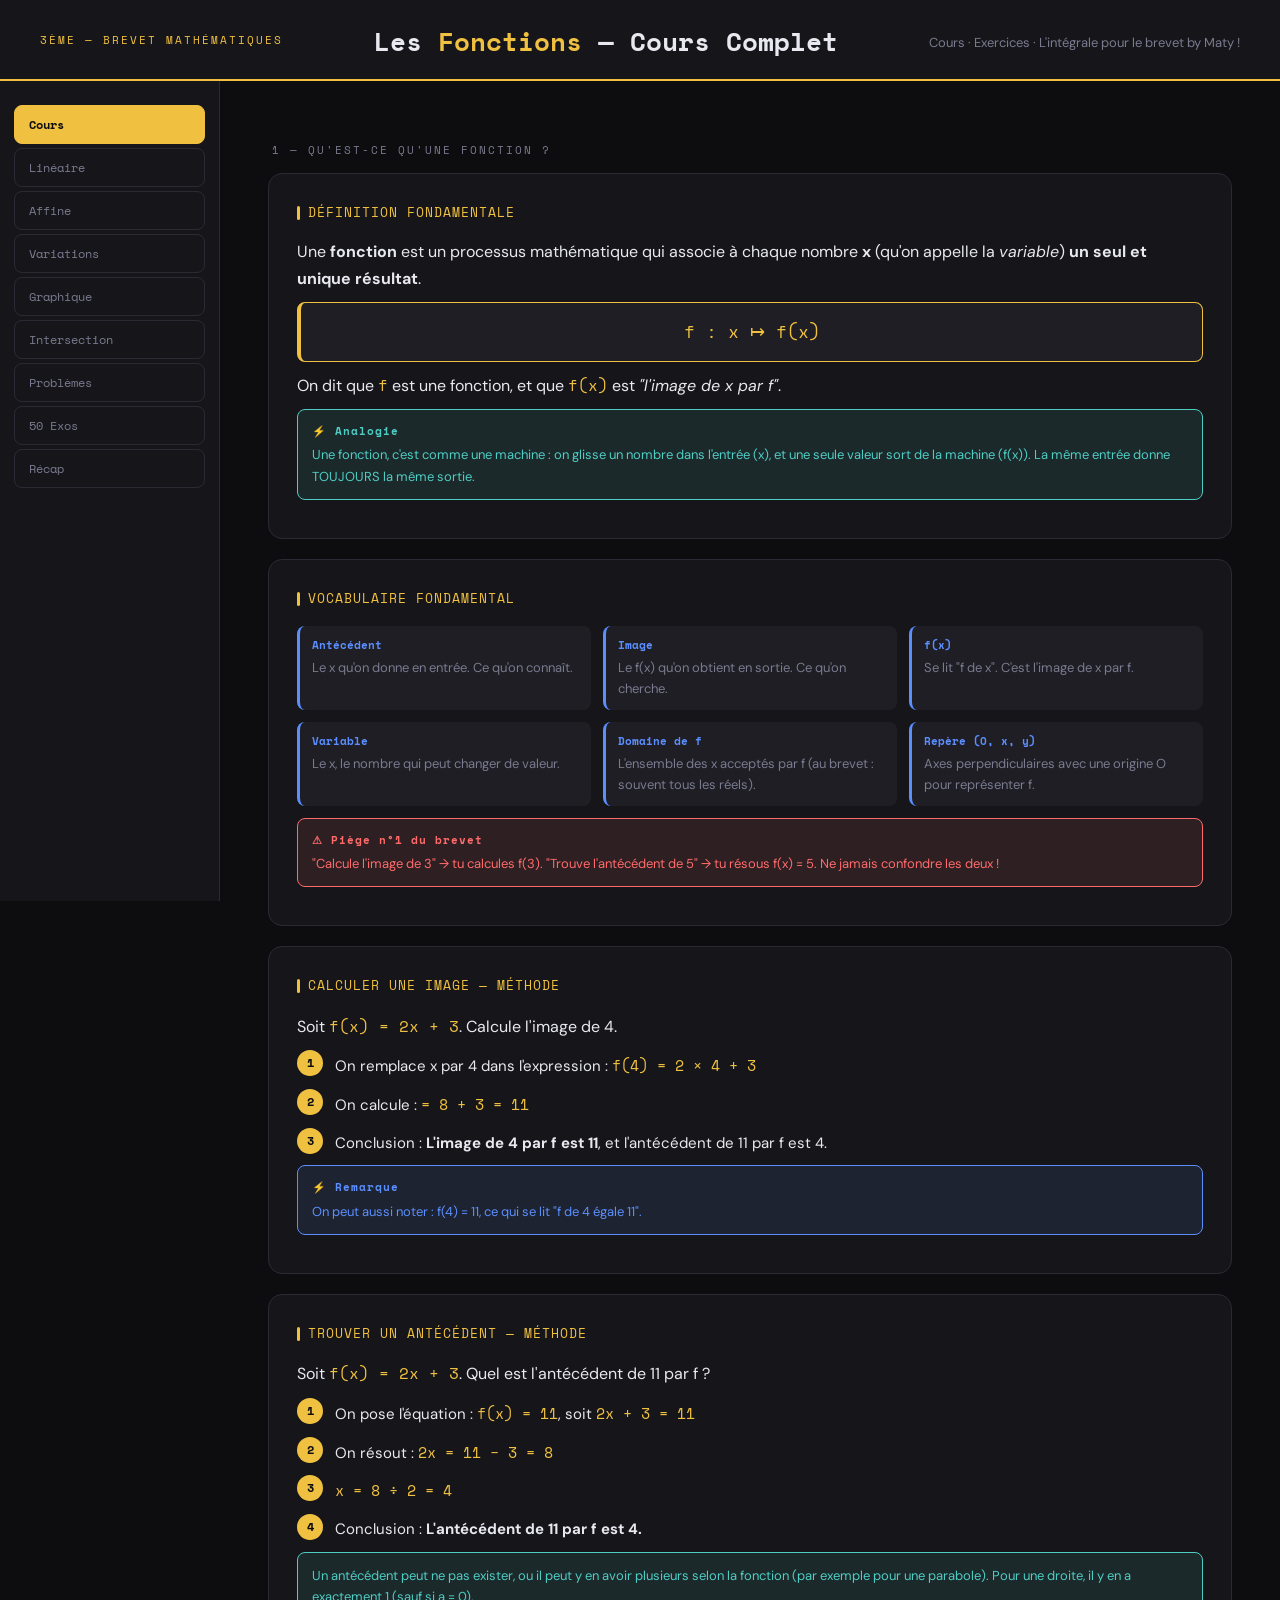
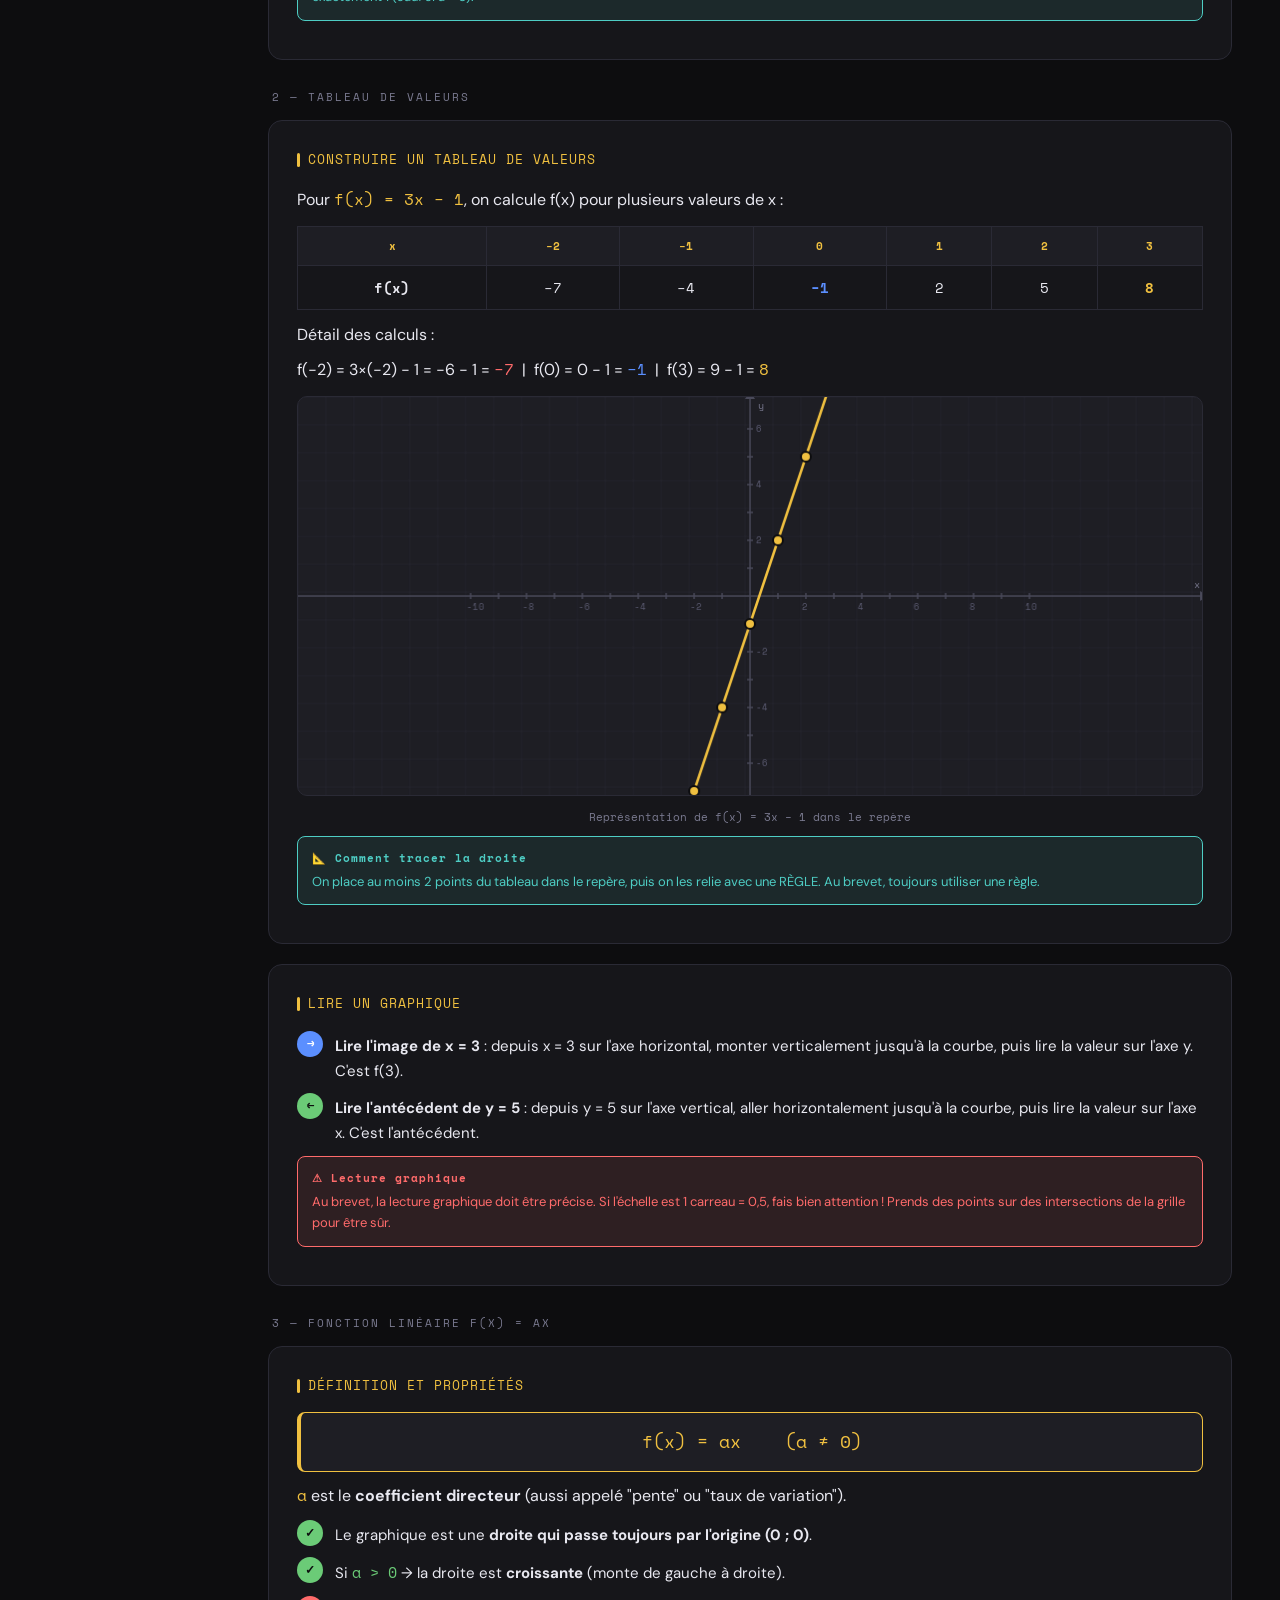
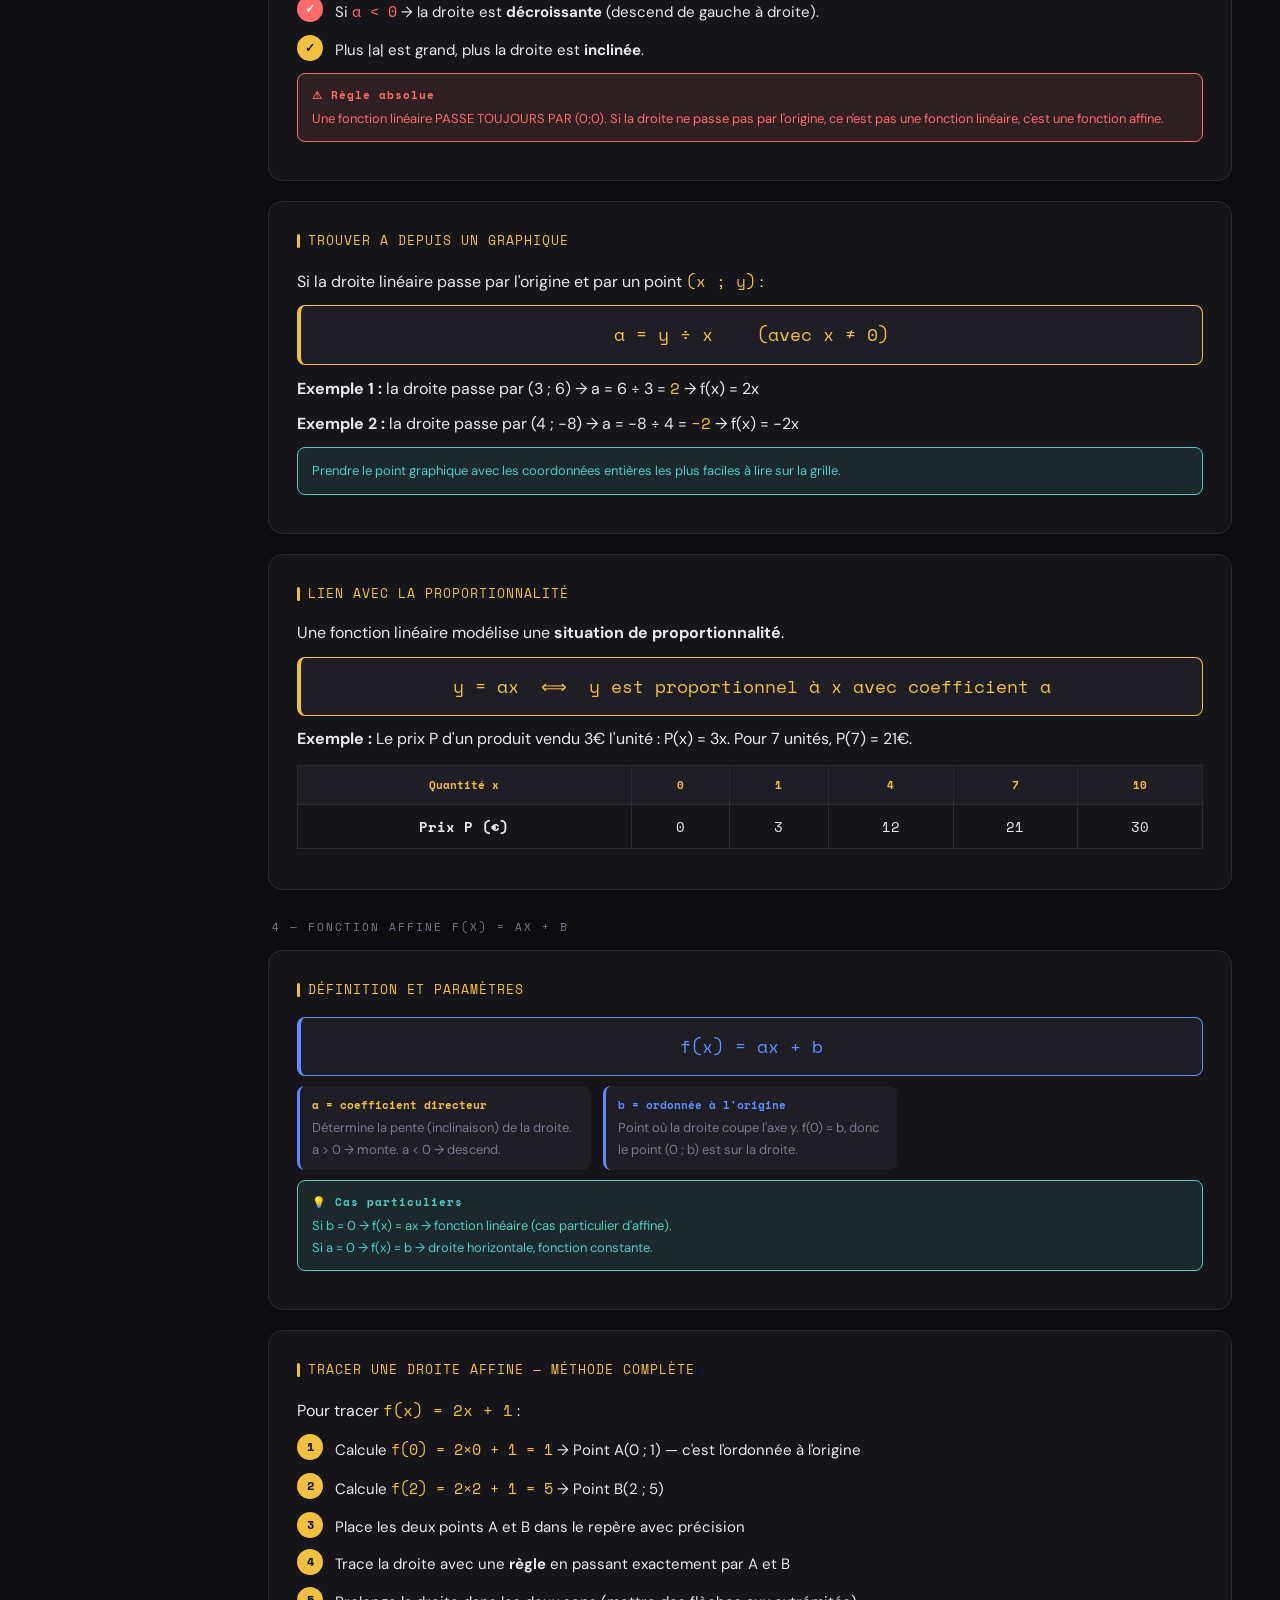
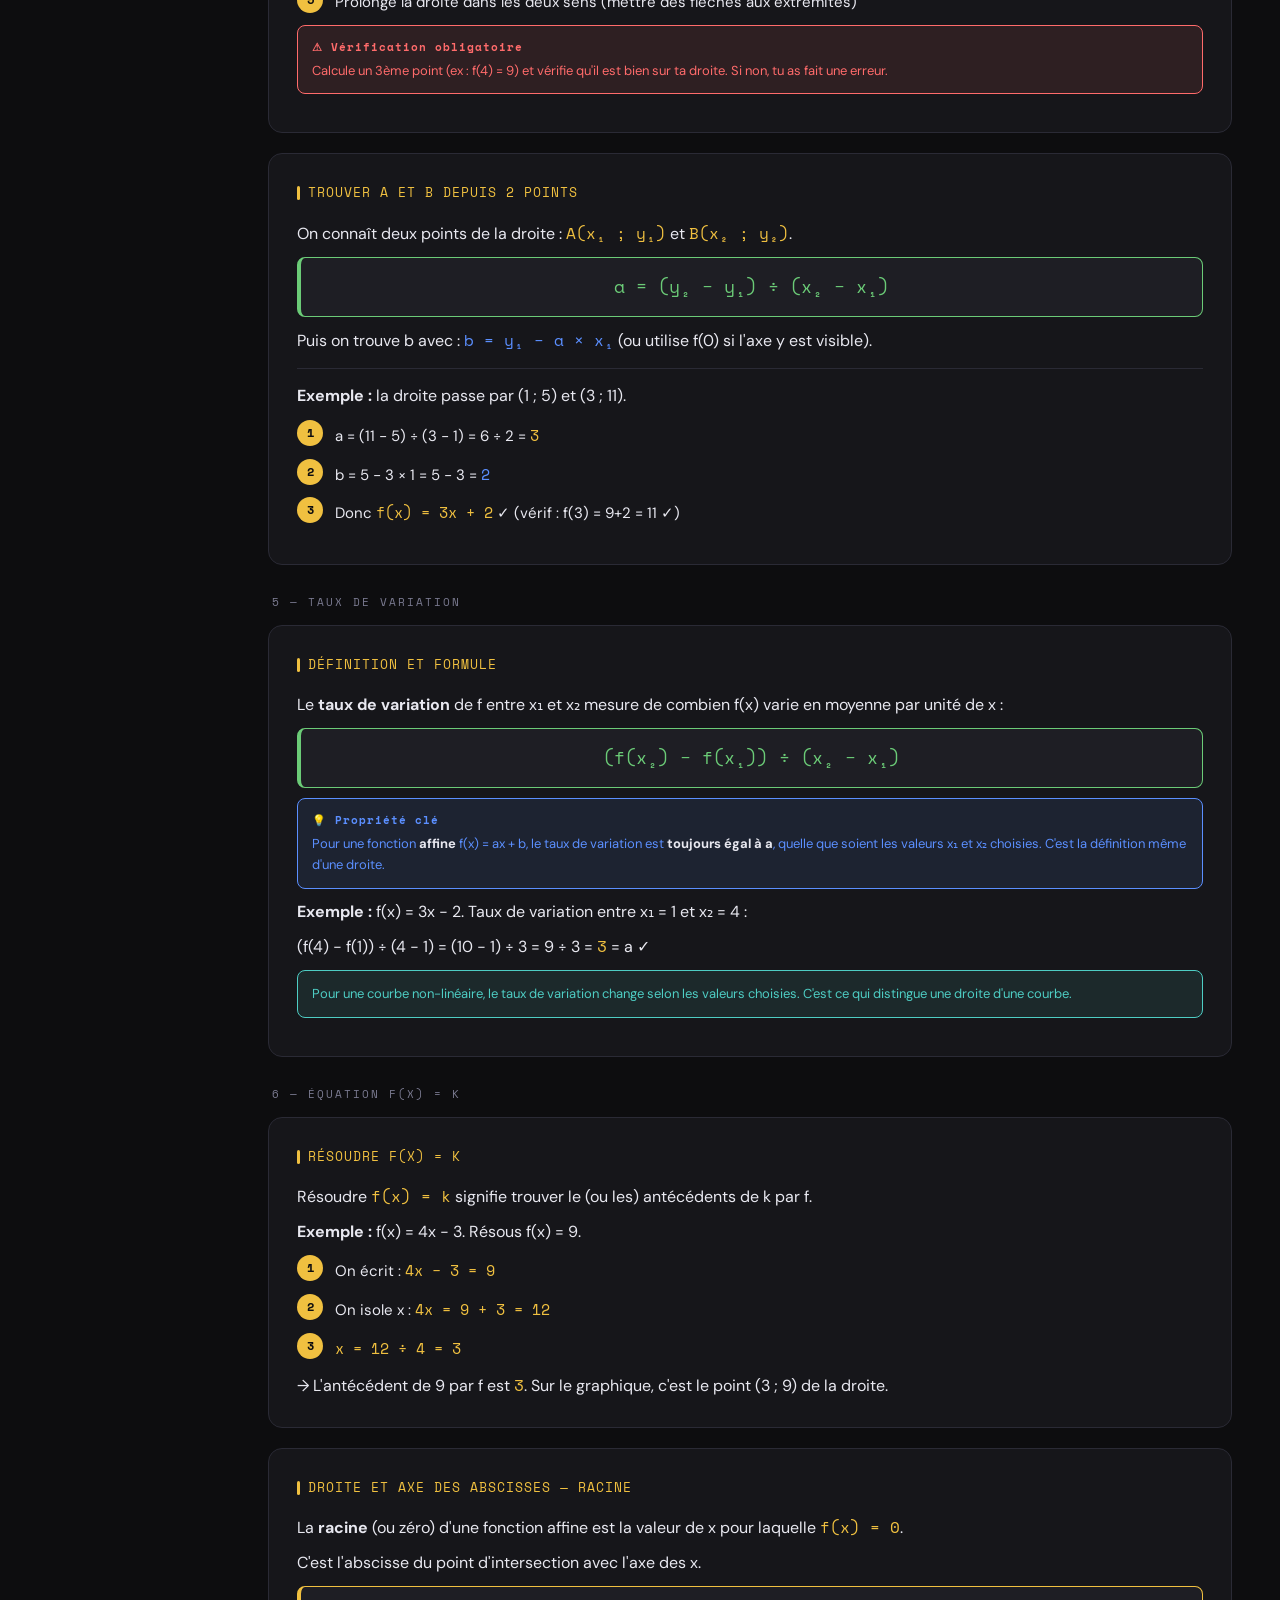
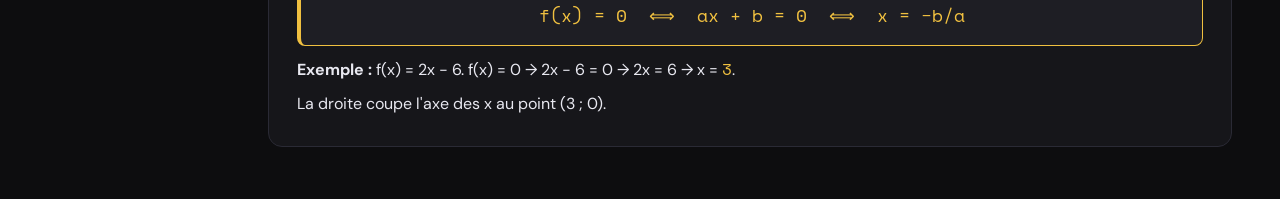
==== cours/fonctions-brevet.html @ 394dbd89 "init" ====
<!DOCTYPE html>
<html lang="fr">
<head>
<meta charset="UTF-8">
<meta name="viewport" content="width=device-width, initial-scale=1.0, maximum-scale=1.0">
<title>Fonctions — Brevet Complet</title>
<link href="https://fonts.googleapis.com/css2?family=Space+Mono:ital,wght@0,400;0,700;1,400&family=DM+Sans:ital,opsz,wght@0,9..40,300;0,9..40,500;0,9..40,700;1,9..40,300&display=swap" rel="stylesheet">
<style>
  :root {
    --bg: #0d0d0f;
    --surface: #16161a;
    --surface2: #1e1e24;
    --surface3: #242430;
    --border: #2a2a35;
    --accent: #f0c040;
    --accent2: #5b8fff;
    --accent3: #ff6b6b;
    --accent4: #4ecdc4;
    --accent5: #b57bee;
    --text: #e8e8f0;
    --text-muted: #7a7a90;
    --green: #6bcb77;
  }
  * { box-sizing: border-box; margin: 0; padding: 0; }
  body {
    background: var(--bg);
    color: var(--text);
    font-family: 'DM Sans', sans-serif;
    font-size: 15px;
    line-height: 1.65;
    min-height: 100vh;
    overflow-x: hidden;
  }
  .header {
    background: var(--surface);
    border-bottom: 2px solid var(--accent);
    padding: 18px 18px 14px;
    position: sticky;
    top: 0;
    z-index: 100;
  }
  .header-tag { font-family: 'Space Mono', monospace; font-size: 10px; color: var(--accent); letter-spacing: 2px; text-transform: uppercase; margin-bottom: 3px; }
  .header h1 { font-family: 'Space Mono', monospace; font-size: 19px; font-weight: 700; }
  .header h1 span { color: var(--accent); }
  .header-sub { font-size: 12px; color: var(--text-muted); margin-top: 2px; }

  .nav-scroll { display: flex; gap: 5px; padding: 10px 16px; overflow-x: auto; scrollbar-width: none; background: var(--surface); border-bottom: 1px solid var(--border); }
  .nav-scroll::-webkit-scrollbar { display: none; }
  .nav-tab { flex-shrink: 0; padding: 6px 13px; border-radius: 20px; font-family: 'Space Mono', monospace; font-size: 11px; cursor: pointer; border: 1px solid var(--border); background: transparent; color: var(--text-muted); transition: all 0.2s; white-space: nowrap; }
  .nav-tab.active { background: var(--accent); color: #0d0d0f; border-color: var(--accent); font-weight: 700; }

  .section { display: none; padding: 16px; }
  .section.active { display: block; }

  .card { background: var(--surface); border: 1px solid var(--border); border-radius: 12px; padding: 18px; margin-bottom: 15px; }
  .card-title { font-family: 'Space Mono', monospace; font-size: 12px; color: var(--accent); letter-spacing: 1px; text-transform: uppercase; margin-bottom: 12px; display: flex; align-items: center; gap: 8px; }
  .card-title::before { content: ''; width: 3px; height: 14px; background: var(--accent); border-radius: 2px; }
  .card-title.blue { color: var(--accent2); }
  .card-title.blue::before { background: var(--accent2); }
  .card-title.green { color: var(--green); }
  .card-title.green::before { background: var(--green); }
  .card-title.red { color: var(--accent3); }
  .card-title.red::before { background: var(--accent3); }
  .card-title.purple { color: var(--accent5); }
  .card-title.purple::before { background: var(--accent5); }

  .formula { background: var(--surface2); border: 1px solid var(--accent); border-left: 4px solid var(--accent); border-radius: 8px; padding: 12px 16px; margin: 10px 0; font-family: 'Space Mono', monospace; font-size: 15px; color: var(--accent); text-align: center; }
  .formula.blue { border-color: var(--accent2); border-left-color: var(--accent2); color: var(--accent2); }
  .formula.green { border-color: var(--green); border-left-color: var(--green); color: var(--green); }
  .formula.red { border-color: var(--accent3); border-left-color: var(--accent3); color: var(--accent3); }
  .formula.purple { border-color: var(--accent5); border-left-color: var(--accent5); color: var(--accent5); }

  .vocab-grid { display: grid; grid-template-columns: 1fr 1fr; gap: 8px; margin-top: 10px; }
  .vocab-item { background: var(--surface2); border-radius: 8px; padding: 10px 12px; border-left: 3px solid var(--accent2); }
  .vocab-term { font-family: 'Space Mono', monospace; font-size: 11px; color: var(--accent2); font-weight: 700; margin-bottom: 3px; }
  .vocab-def { font-size: 12px; color: var(--text-muted); }

  .val-table { width: 100%; border-collapse: collapse; font-family: 'Space Mono', monospace; font-size: 13px; margin: 12px 0; }
  .val-table th { background: var(--surface2); color: var(--accent); padding: 8px 6px; text-align: center; border: 1px solid var(--border); font-size: 11px; }
  .val-table td { padding: 8px 6px; text-align: center; border: 1px solid var(--border); color: var(--text); }
  .val-table tr:hover td { background: var(--surface2); }
  .val-table .hl { color: var(--accent); font-weight: 700; }
  .val-table .hl-blue { color: var(--accent2); font-weight: 700; }

  .graph-wrap { position: relative; width: 100%; aspect-ratio: 1; background: var(--surface2); border-radius: 10px; overflow: hidden; margin: 12px 0; border: 1px solid var(--border); }
  canvas { width: 100% !important; height: 100% !important; display: block; }
  .graph-label { font-family: 'Space Mono', monospace; font-size: 11px; color: var(--text-muted); text-align: center; margin-top: 4px; margin-bottom: 8px; }

  .steps { margin: 10px 0; }
  .step { display: flex; gap: 12px; align-items: flex-start; margin-bottom: 10px; }
  .step-num { flex-shrink: 0; width: 26px; height: 26px; background: var(--accent); color: #0d0d0f; border-radius: 50%; font-family: 'Space Mono', monospace; font-size: 12px; font-weight: 700; display: flex; align-items: center; justify-content: center; }
  .step-num.blue { background: var(--accent2); color: white; }
  .step-num.green { background: var(--green); color: #0d0d0f; }
  .step-num.red { background: var(--accent3); color: white; }
  .step-text { font-size: 14px; padding-top: 3px; }

  .alert { background: rgba(255,107,107,0.1); border: 1px solid var(--accent3); border-radius: 8px; padding: 12px 14px; margin: 10px 0; font-size: 13px; color: var(--accent3); }
  .alert-title { font-family: 'Space Mono', monospace; font-size: 11px; font-weight: 700; margin-bottom: 4px; letter-spacing: 1px; }
  .tip { background: rgba(78,205,196,0.1); border: 1px solid var(--accent4); border-radius: 8px; padding: 12px 14px; margin: 10px 0; font-size: 13px; color: var(--accent4); }
  .tip-title { font-family: 'Space Mono', monospace; font-size: 11px; font-weight: 700; margin-bottom: 4px; letter-spacing: 1px; }
  .info { background: rgba(91,143,255,0.1); border: 1px solid var(--accent2); border-radius: 8px; padding: 12px 14px; margin: 10px 0; font-size: 13px; color: var(--accent2); }
  .info-title { font-family: 'Space Mono', monospace; font-size: 11px; font-weight: 700; margin-bottom: 4px; letter-spacing: 1px; }
  .success { background: rgba(107,203,119,0.1); border: 1px solid var(--green); border-radius: 8px; padding: 12px 14px; margin: 10px 0; font-size: 13px; color: var(--green); }

  .exo-card { background: var(--surface); border: 1px solid var(--border); border-radius: 12px; margin-bottom: 12px; overflow: hidden; }
  .exo-header { padding: 14px 16px; display: flex; justify-content: space-between; align-items: center; cursor: pointer; user-select: none; gap: 8px; }
  .exo-header:hover { background: var(--surface2); }
  .exo-badge { font-family: 'Space Mono', monospace; font-size: 10px; padding: 3px 8px; border-radius: 4px; font-weight: 700; flex-shrink: 0; }
  .badge-easy { background: rgba(107,203,119,0.2); color: var(--green); }
  .badge-med { background: rgba(240,192,64,0.2); color: var(--accent); }
  .badge-hard { background: rgba(255,107,107,0.2); color: var(--accent3); }
  .exo-num { font-family: 'Space Mono', monospace; font-size: 10px; color: var(--text-muted); flex-shrink: 0; }
  .exo-title { font-size: 14px; font-weight: 500; flex: 1; }
  .exo-arrow { color: var(--text-muted); font-size: 18px; transition: transform 0.2s; flex-shrink: 0; }
  .exo-arrow.open { transform: rotate(90deg); }
  .exo-body { display: none; padding: 0 16px 16px; border-top: 1px solid var(--border); padding-top: 14px; }
  .exo-body.open { display: block; }
  .exo-question { font-size: 14px; margin-bottom: 14px; color: var(--text); line-height: 1.7; }
  .exo-hint { font-size: 12px; color: var(--text-muted); margin-bottom: 12px; background: var(--surface2); border-radius: 6px; padding: 8px 12px; }

  .answer-input { width: 100%; background: var(--surface2); border: 1px solid var(--border); border-radius: 8px; padding: 10px 14px; color: var(--text); font-family: 'Space Mono', monospace; font-size: 14px; outline: none; transition: border-color 0.2s; margin-bottom: 10px; }
  .answer-input:focus { border-color: var(--accent2); }

  .btn { display: inline-block; padding: 10px 20px; border-radius: 8px; font-family: 'Space Mono', monospace; font-size: 12px; font-weight: 700; cursor: pointer; border: none; transition: all 0.15s; letter-spacing: 0.5px; }
  .btn-primary { background: var(--accent); color: #0d0d0f; }
  .btn-primary:active { transform: scale(0.97); }
  .btn-secondary { background: var(--surface2); color: var(--text); border: 1px solid var(--border); }
  .btn-show { background: rgba(91,143,255,0.15); color: var(--accent2); border: 1px solid var(--accent2); margin-left: 8px; }

  .feedback { margin-top: 10px; padding: 10px 14px; border-radius: 8px; font-size: 13px; font-family: 'Space Mono', monospace; display: none; }
  .feedback.correct { background: rgba(107,203,119,0.15); color: var(--green); border: 1px solid var(--green); }
  .feedback.wrong { background: rgba(255,107,107,0.15); color: var(--accent3); border: 1px solid var(--accent3); }

  .solution-box { margin-top: 12px; background: var(--surface2); border: 1px solid var(--border); border-radius: 8px; padding: 12px; font-size: 13px; display: none; }
  .solution-box.visible { display: block; }
  .solution-title { font-family: 'Space Mono', monospace; font-size: 11px; color: var(--accent2); margin-bottom: 8px; letter-spacing: 1px; }

  .graph-controls { display: flex; gap: 8px; flex-wrap: wrap; margin-bottom: 10px; }
  .ctrl-btn { padding: 6px 12px; border-radius: 6px; font-family: 'Space Mono', monospace; font-size: 11px; cursor: pointer; border: 1px solid var(--border); background: var(--surface2); color: var(--text-muted); transition: all 0.15s; }
  .ctrl-btn.active { background: var(--accent2); color: white; border-color: var(--accent2); }

  .slider-row { display: flex; align-items: center; gap: 12px; margin: 8px 0; }
  .slider-label { font-family: 'Space Mono', monospace; font-size: 12px; color: var(--text-muted); width: 60px; flex-shrink: 0; }
  input[type=range] { flex: 1; accent-color: var(--accent); }
  .slider-val { font-family: 'Space Mono', monospace; font-size: 13px; color: var(--accent); width: 35px; text-align: right; }

  .summary-table { width: 100%; border-collapse: collapse; font-size: 13px; margin-top: 12px; }
  .summary-table th { background: var(--accent); color: #0d0d0f; padding: 8px 10px; font-family: 'Space Mono', monospace; font-size: 11px; text-align: left; }
  .summary-table td { padding: 10px; border: 1px solid var(--border); vertical-align: top; font-size: 13px; }
  .summary-table tr:nth-child(even) td { background: var(--surface2); }

  .progress-bar-wrap { background: var(--surface2); border-radius: 10px; height: 8px; margin: 8px 0 16px; overflow: hidden; }
  .progress-bar-fill { height: 100%; background: linear-gradient(90deg, var(--accent2), var(--accent)); border-radius: 10px; transition: width 0.4s ease; }
  .progress-label { font-family: 'Space Mono', monospace; font-size: 11px; color: var(--text-muted); display: flex; justify-content: space-between; margin-bottom: 4px; }

  /* FILTER TABS */
  .filter-tabs { display: flex; gap: 6px; margin-bottom: 14px; flex-wrap: wrap; }
  .filter-tab { padding: 6px 14px; border-radius: 20px; font-family: 'Space Mono', monospace; font-size: 11px; cursor: pointer; border: 1px solid var(--border); background: var(--surface2); color: var(--text-muted); transition: all 0.15s; }
  .filter-tab.active-all { background: var(--surface3); color: var(--text); border-color: var(--text-muted); }
  .filter-tab.active-easy { background: rgba(107,203,119,0.2); color: var(--green); border-color: var(--green); }
  .filter-tab.active-med { background: rgba(240,192,64,0.2); color: var(--accent); border-color: var(--accent); }
  .filter-tab.active-hard { background: rgba(255,107,107,0.2); color: var(--accent3); border-color: var(--accent3); }

  /* MCQ BUTTONS */
  .mcq-options { display: flex; flex-direction: column; gap: 8px; margin-bottom: 10px; }
  .mcq-btn { padding: 10px 16px; border-radius: 8px; font-family: 'Space Mono', monospace; font-size: 13px; cursor: pointer; border: 1px solid var(--border); background: var(--surface2); color: var(--text); text-align: left; transition: all 0.15s; }
  .mcq-btn:hover { border-color: var(--accent2); color: var(--accent2); }
  .mcq-btn.correct { background: rgba(107,203,119,0.15); color: var(--green); border-color: var(--green); }
  .mcq-btn.wrong { background: rgba(255,107,107,0.15); color: var(--accent3); border-color: var(--accent3); }

  /* VARIATION TABLE */
  .var-table { width: 100%; border-collapse: collapse; font-family: 'Space Mono', monospace; font-size: 13px; margin: 12px 0; }
  .var-table td { padding: 12px 8px; text-align: center; border: 1px solid var(--border); }
  .var-table .row-label { background: var(--surface2); color: var(--accent); font-size: 11px; text-align: left; padding-left: 12px; }
  .var-table .arrow-up { color: var(--green); font-size: 20px; }
  .var-table .arrow-down { color: var(--accent3); font-size: 20px; }

  /* PROBLEM CONTEXT */
  .problem-ctx { background: var(--surface2); border-left: 4px solid var(--accent5); border-radius: 0 8px 8px 0; padding: 14px 16px; margin: 12px 0; font-size: 14px; }
  .problem-ctx-title { font-family: 'Space Mono', monospace; font-size: 11px; color: var(--accent5); letter-spacing: 1px; margin-bottom: 6px; }

  /* NUMBER LINE */
  .chip { display: inline-block; background: var(--surface2); border: 1px solid var(--border); border-radius: 6px; padding: 3px 10px; font-family: 'Space Mono', monospace; font-size: 12px; margin: 2px; }

  p { margin-bottom: 8px; }
  p:last-child { margin-bottom: 0; }
  strong { color: var(--text); font-weight: 700; }
  .highlight { color: var(--accent); font-family: 'Space Mono', monospace; }
  .hl-blue { color: var(--accent2); font-family: 'Space Mono', monospace; }
  .hl-green { color: var(--green); font-family: 'Space Mono', monospace; }
  .hl-red { color: var(--accent3); font-family: 'Space Mono', monospace; }
  .hl-purple { color: var(--accent5); font-family: 'Space Mono', monospace; }
  small { font-size: 12px; color: var(--text-muted); }
  hr { border: none; border-top: 1px solid var(--border); margin: 14px 0; }
  .section-divider { font-family: 'Space Mono', monospace; font-size: 10px; color: var(--text-muted); letter-spacing: 2px; text-transform: uppercase; margin: 20px 0 10px; padding: 0 4px; }

  /* ===================== DESKTOP LAYOUT ===================== */
  @media (min-width: 768px) {
    body { font-size: 16px; }

    /* Layout global avec sidebar nav */
    .page-wrapper { display: flex; min-height: 100vh; }

    /* HEADER desktop */
    .header {
      padding: 20px 40px 16px;
      display: flex;
      align-items: center;
      justify-content: space-between;
      gap: 24px;
    }
    .header-content { flex: 1; }
    .header-tag { font-size: 11px; }
    .header h1 { font-size: 26px; }
    .header-sub { font-size: 13px; }

    /* NAV devient sidebar verticale sur desktop */
    .nav-scroll {
      display: flex;
      flex-direction: column;
      gap: 4px;
      padding: 24px 14px;
      overflow-x: visible;
      overflow-y: auto;
      width: 200px;
      min-width: 200px;
      height: calc(100vh - 80px);
      position: sticky;
      top: 80px;
      border-bottom: none;
      border-right: 1px solid var(--border);
      background: var(--surface);
      align-self: flex-start;
    }
    .nav-tab {
      width: 100%;
      text-align: left;
      border-radius: 8px;
      padding: 10px 14px;
      font-size: 12px;
      white-space: normal;
    }
    .nav-tab.active {
      border-radius: 8px;
    }

    /* MAIN CONTENT zone */
    .main-content {
      flex: 1;
      min-width: 0;
      padding: 0;
    }

    /* SECTIONS padding plus généreux */
    .section {
      padding: 28px 36px;
      width: 100%;
    }

    /* CARDS en grille 2 colonnes quand possible */
    .cards-grid {
      display: grid;
      grid-template-columns: 1fr 1fr;
      gap: 18px;
    }
    .cards-grid .card { margin-bottom: 0; }

    /* CARD styles */
    .card {
      padding: 24px;
      margin-bottom: 20px;
      border-radius: 14px;
    }
    .card-title { font-size: 13px; margin-bottom: 16px; }

    /* FORMULAS plus grandes */
    .formula { font-size: 17px; padding: 14px 20px; }

    /* VOCAB GRID 3 colonnes */
    .vocab-grid { grid-template-columns: 1fr 1fr 1fr; gap: 12px; }
    .vocab-def { font-size: 13px; }

    /* TABLES */
    .val-table { font-size: 14px; }
    .val-table th, .val-table td { padding: 10px 12px; }

    /* GRAPHS plus grands */
    .graph-wrap { aspect-ratio: 16/9 !important; max-height: 400px; }

    /* STEPS */
    .step-text { font-size: 15px; }

    /* EXERCICES en 2 colonnes */
    .exo-grid {
      display: grid;
      grid-template-columns: 1fr 1fr;
      gap: 14px;
    }
    .exo-grid .exo-card { margin-bottom: 0; }
    .exo-title { font-size: 15px; }
    .exo-question { font-size: 15px; }
    .answer-input { font-size: 15px; padding: 12px 16px; }

    /* BTN hover effects desktop */
    .btn:hover { opacity: 0.88; transform: translateY(-1px); }
    .btn-primary:active { transform: scale(0.97) translateY(0); }

    /* SUMMARY TABLE */
    .summary-table td { font-size: 14px; padding: 12px 14px; }

    /* MCQ buttons en grille */
    .mcq-options { flex-direction: row; flex-wrap: wrap; }
    .mcq-btn { flex: 1 1 40%; }

    /* FILTER TABS */
    .filter-tabs { gap: 10px; margin-bottom: 20px; }
    .filter-tab { padding: 8px 18px; font-size: 12px; }

    /* PROGRESS */
    .progress-bar-wrap { height: 10px; }

    /* SECTION DIVIDER */
    .section-divider { font-size: 11px; margin: 28px 0 14px; }

    /* SLIDER row */
    .slider-row { gap: 16px; }
    .slider-label { width: 80px; font-size: 13px; }
    .slider-val { font-size: 14px; width: 40px; }

    /* GRAPH controls */
    .graph-controls { gap: 12px; }
    .ctrl-btn { padding: 8px 16px; font-size: 12px; }
  }

  /* Large desktop */
  @media (min-width: 1200px) {
    .nav-scroll { width: 220px; min-width: 220px; }
    .section { padding: 32px 48px; width: 100%; }
    .card { padding: 28px; }
    .formula { font-size: 18px; }
  }
</style>
</head>
<body>

<div class="header">
  <div class="header-tag">3ème — Brevet Mathématiques</div>
  <h1>Les <span>Fonctions</span> — Cours Complet</h1>
  <div class="header-sub">Cours · Exercices · L'intégrale pour le brevet by Maty !</div>
</div>

<div class="page-wrapper">
<div class="nav-scroll">
  <button class="nav-tab active" onclick="showSection('cours')">Cours</button>
  <button class="nav-tab" onclick="showSection('lineaire')">Linéaire</button>
  <button class="nav-tab" onclick="showSection('affine')">Affine</button>
  <button class="nav-tab" onclick="showSection('variations')">Variations</button>
  <button class="nav-tab" onclick="showSection('graphe')">Graphique</button>
  <button class="nav-tab" onclick="showSection('intersection')">Intersection</button>
  <button class="nav-tab" onclick="showSection('problemes')">Problèmes</button>
  <button class="nav-tab" onclick="showSection('exercices')">50 Exos</button>
  <button class="nav-tab" onclick="showSection('recap')">Récap</button>
</div>
<div class="main-content">

<!-- ============================================================ -->
<!-- COURS                                                         -->
<!-- ============================================================ -->
<div class="section active" id="section-cours">

  <div class="section-divider">1 — Qu'est-ce qu'une fonction ?</div>

  <div class="card">
    <div class="card-title">Définition fondamentale</div>
    <p>Une <strong>fonction</strong> est un processus mathématique qui associe à chaque nombre <strong>x</strong> (qu'on appelle la <em>variable</em>) <strong>un seul et unique résultat</strong>.</p>
    <div class="formula">f : x ↦ f(x)</div>
    <p>On dit que <span class="highlight">f</span> est une fonction, et que <span class="highlight">f(x)</span> est <em>"l'image de x par f"</em>.</p>
    <div class="tip">
      <div class="tip-title">⚡ Analogie</div>
      Une fonction, c'est comme une machine : on glisse un nombre dans l'entrée (x), et une seule valeur sort de la machine (f(x)). La même entrée donne TOUJOURS la même sortie.
    </div>
  </div>

  <div class="card">
    <div class="card-title">Vocabulaire fondamental</div>
    <div class="vocab-grid">
      <div class="vocab-item">
        <div class="vocab-term">Antécédent</div>
        <div class="vocab-def">Le x qu'on donne en entrée. Ce qu'on connaît.</div>
      </div>
      <div class="vocab-item">
        <div class="vocab-term">Image</div>
        <div class="vocab-def">Le f(x) qu'on obtient en sortie. Ce qu'on cherche.</div>
      </div>
      <div class="vocab-item">
        <div class="vocab-term">f(x)</div>
        <div class="vocab-def">Se lit "f de x". C'est l'image de x par f.</div>
      </div>
      <div class="vocab-item">
        <div class="vocab-term">Variable</div>
        <div class="vocab-def">Le x, le nombre qui peut changer de valeur.</div>
      </div>
      <div class="vocab-item">
        <div class="vocab-term">Domaine de f</div>
        <div class="vocab-def">L'ensemble des x acceptés par f (au brevet : souvent tous les réels).</div>
      </div>
      <div class="vocab-item">
        <div class="vocab-term">Repère (O, x, y)</div>
        <div class="vocab-def">Axes perpendiculaires avec une origine O pour représenter f.</div>
      </div>
    </div>
    <div class="alert" style="margin-top:12px">
      <div class="alert-title">⚠ Piège n°1 du brevet</div>
      "Calcule l'image de 3" → tu calcules f(3). "Trouve l'antécédent de 5" → tu résous f(x) = 5. Ne jamais confondre les deux !
    </div>
  </div>

  <div class="card">
    <div class="card-title">Calculer une image — méthode</div>
    <p>Soit <span class="highlight">f(x) = 2x + 3</span>. Calcule l'image de 4.</p>
    <div class="steps">
      <div class="step">
        <div class="step-num">1</div>
        <div class="step-text">On remplace x par 4 dans l'expression : <span class="highlight">f(4) = 2 × 4 + 3</span></div>
      </div>
      <div class="step">
        <div class="step-num">2</div>
        <div class="step-text">On calcule : <span class="highlight">= 8 + 3 = 11</span></div>
      </div>
      <div class="step">
        <div class="step-num">3</div>
        <div class="step-text">Conclusion : <strong>L'image de 4 par f est 11</strong>, et l'antécédent de 11 par f est 4.</div>
      </div>
    </div>
    <div class="info">
      <div class="info-title">⚡ Remarque</div>
      On peut aussi noter : f(4) = 11, ce qui se lit "f de 4 égale 11".
    </div>
  </div>

  <div class="card">
    <div class="card-title">Trouver un antécédent — méthode</div>
    <p>Soit <span class="highlight">f(x) = 2x + 3</span>. Quel est l'antécédent de 11 par f ?</p>
    <div class="steps">
      <div class="step">
        <div class="step-num">1</div>
        <div class="step-text">On pose l'équation : <span class="highlight">f(x) = 11</span>, soit <span class="highlight">2x + 3 = 11</span></div>
      </div>
      <div class="step">
        <div class="step-num">2</div>
        <div class="step-text">On résout : <span class="highlight">2x = 11 − 3 = 8</span></div>
      </div>
      <div class="step">
        <div class="step-num">3</div>
        <div class="step-text"><span class="highlight">x = 8 ÷ 2 = 4</span></div>
      </div>
      <div class="step">
        <div class="step-num">4</div>
        <div class="step-text">Conclusion : <strong>L'antécédent de 11 par f est 4.</strong></div>
      </div>
    </div>
    <div class="tip">Un antécédent peut ne pas exister, ou il peut y en avoir plusieurs selon la fonction (par exemple pour une parabole). Pour une droite, il y en a exactement 1 (sauf si a = 0).</div>
  </div>

  <div class="section-divider">2 — Tableau de valeurs</div>

  <div class="card">
    <div class="card-title">Construire un tableau de valeurs</div>
    <p>Pour <span class="highlight">f(x) = 3x − 1</span>, on calcule f(x) pour plusieurs valeurs de x :</p>
    <table class="val-table">
      <tr>
        <th>x</th><th>−2</th><th>−1</th><th>0</th><th>1</th><th>2</th><th>3</th>
      </tr>
      <tr>
        <td><strong>f(x)</strong></td>
        <td class="hl-red">−7</td><td>−4</td><td class="hl-blue">−1</td><td>2</td><td>5</td><td class="hl">8</td>
      </tr>
    </table>
    <p>Détail des calculs :</p>
    <p>f(−2) = 3×(−2) − 1 = −6 − 1 = <span class="hl-red">−7</span> &nbsp;|&nbsp; f(0) = 0 − 1 = <span class="hl-blue">−1</span> &nbsp;|&nbsp; f(3) = 9 − 1 = <span class="highlight">8</span></p>
    <div class="graph-wrap" style="aspect-ratio: 1.2;">
      <canvas id="canvas-cours"></canvas>
    </div>
    <div class="graph-label">Représentation de f(x) = 3x − 1 dans le repère</div>
    <div class="tip">
      <div class="tip-title">📐 Comment tracer la droite</div>
      On place au moins 2 points du tableau dans le repère, puis on les relie avec une RÈGLE. Au brevet, toujours utiliser une règle.
    </div>
  </div>

  <div class="card">
    <div class="card-title">Lire un graphique</div>
    <div class="steps">
      <div class="step">
        <div class="step-num" style="background:var(--accent2);color:white">→</div>
        <div class="step-text"><strong>Lire l'image de x = 3</strong> : depuis x = 3 sur l'axe horizontal, monter verticalement jusqu'à la courbe, puis lire la valeur sur l'axe y. C'est f(3).</div>
      </div>
      <div class="step">
        <div class="step-num" style="background:var(--green);color:#0d0d0f">←</div>
        <div class="step-text"><strong>Lire l'antécédent de y = 5</strong> : depuis y = 5 sur l'axe vertical, aller horizontalement jusqu'à la courbe, puis lire la valeur sur l'axe x. C'est l'antécédent.</div>
      </div>
    </div>
    <div class="alert">
      <div class="alert-title">⚠ Lecture graphique</div>
      Au brevet, la lecture graphique doit être précise. Si l'échelle est 1 carreau = 0,5, fais bien attention ! Prends des points sur des intersections de la grille pour être sûr.
    </div>
  </div>

  <div class="section-divider">3 — Fonction linéaire f(x) = ax</div>

  <div class="card">
    <div class="card-title">Définition et propriétés</div>
    <div class="formula">f(x) = ax &nbsp;&nbsp; (a ≠ 0)</div>
    <p><span class="highlight">a</span> est le <strong>coefficient directeur</strong> (aussi appelé "pente" ou "taux de variation").</p>
    <div class="steps">
      <div class="step">
        <div class="step-num" style="background:var(--green);color:#0d0d0f">✓</div>
        <div class="step-text">Le graphique est une <strong>droite qui passe toujours par l'origine (0 ; 0)</strong>.</div>
      </div>
      <div class="step">
        <div class="step-num" style="background:var(--green);color:#0d0d0f">✓</div>
        <div class="step-text">Si <span class="hl-green">a &gt; 0</span> → la droite est <strong>croissante</strong> (monte de gauche à droite).</div>
      </div>
      <div class="step">
        <div class="step-num" style="background:var(--accent3);color:white">✓</div>
        <div class="step-text">Si <span class="hl-red">a &lt; 0</span> → la droite est <strong>décroissante</strong> (descend de gauche à droite).</div>
      </div>
      <div class="step">
        <div class="step-num">✓</div>
        <div class="step-text">Plus |a| est grand, plus la droite est <strong>inclinée</strong>.</div>
      </div>
    </div>
    <div class="alert">
      <div class="alert-title">⚠ Règle absolue</div>
      Une fonction linéaire PASSE TOUJOURS PAR (0;0). Si la droite ne passe pas par l'origine, ce n'est pas une fonction linéaire, c'est une fonction affine.
    </div>
  </div>

  <div class="card">
    <div class="card-title">Trouver a depuis un graphique</div>
    <p>Si la droite linéaire passe par l'origine et par un point <span class="highlight">(x ; y)</span> :</p>
    <div class="formula">a = y ÷ x &nbsp;&nbsp; (avec x ≠ 0)</div>
    <p><strong>Exemple 1 :</strong> la droite passe par (3 ; 6) → a = 6 ÷ 3 = <span class="highlight">2</span> → f(x) = 2x</p>
    <p><strong>Exemple 2 :</strong> la droite passe par (4 ; −8) → a = −8 ÷ 4 = <span class="highlight">−2</span> → f(x) = −2x</p>
    <div class="tip">Prendre le point graphique avec les coordonnées entières les plus faciles à lire sur la grille.</div>
  </div>

  <div class="card">
    <div class="card-title">Lien avec la proportionnalité</div>
    <p>Une fonction linéaire modélise une <strong>situation de proportionnalité</strong>.</p>
    <div class="formula">y = ax &nbsp;⟺&nbsp; y est proportionnel à x avec coefficient a</div>
    <p><strong>Exemple :</strong> Le prix P d'un produit vendu 3€ l'unité : P(x) = 3x. Pour 7 unités, P(7) = 21€.</p>
    <table class="val-table">
      <tr><th>Quantité x</th><th>0</th><th>1</th><th>4</th><th>7</th><th>10</th></tr>
      <tr><td><strong>Prix P (€)</strong></td><td>0</td><td>3</td><td>12</td><td>21</td><td>30</td></tr>
    </table>
  </div>

  <div class="section-divider">4 — Fonction affine f(x) = ax + b</div>

  <div class="card">
    <div class="card-title">Définition et paramètres</div>
    <div class="formula blue">f(x) = ax + b</div>
    <div class="vocab-grid">
      <div class="vocab-item">
        <div class="vocab-term" style="color:var(--accent)">a = coefficient directeur</div>
        <div class="vocab-def">Détermine la pente (inclinaison) de la droite. a > 0 → monte. a < 0 → descend.</div>
      </div>
      <div class="vocab-item">
        <div class="vocab-term" style="color:var(--accent2)">b = ordonnée à l'origine</div>
        <div class="vocab-def">Point où la droite coupe l'axe y. f(0) = b, donc le point (0 ; b) est sur la droite.</div>
      </div>
    </div>
    <div class="tip">
      <div class="tip-title">💡 Cas particuliers</div>
      Si b = 0 → f(x) = ax → fonction linéaire (cas particulier d'affine).<br>
      Si a = 0 → f(x) = b → droite horizontale, fonction constante.
    </div>
  </div>

  <div class="card">
    <div class="card-title">Tracer une droite affine — méthode complète</div>
    <p>Pour tracer <span class="highlight">f(x) = 2x + 1</span> :</p>
    <div class="steps">
      <div class="step">
        <div class="step-num">1</div>
        <div class="step-text">Calcule <span class="highlight">f(0) = 2×0 + 1 = 1</span> → Point A(0 ; 1) — c'est l'ordonnée à l'origine</div>
      </div>
      <div class="step">
        <div class="step-num">2</div>
        <div class="step-text">Calcule <span class="highlight">f(2) = 2×2 + 1 = 5</span> → Point B(2 ; 5)</div>
      </div>
      <div class="step">
        <div class="step-num">3</div>
        <div class="step-text">Place les deux points A et B dans le repère avec précision</div>
      </div>
      <div class="step">
        <div class="step-num">4</div>
        <div class="step-text">Trace la droite avec une <strong>règle</strong> en passant exactement par A et B</div>
      </div>
      <div class="step">
        <div class="step-num">5</div>
        <div class="step-text">Prolonge la droite dans les deux sens (mettre des flèches aux extrémités)</div>
      </div>
    </div>
    <div class="alert">
      <div class="alert-title">⚠ Vérification obligatoire</div>
      Calcule un 3ème point (ex : f(4) = 9) et vérifie qu'il est bien sur ta droite. Si non, tu as fait une erreur.
    </div>
  </div>

  <div class="card">
    <div class="card-title">Trouver a et b depuis 2 points</div>
    <p>On connaît deux points de la droite : <span class="highlight">A(x₁ ; y₁)</span> et <span class="highlight">B(x₂ ; y₂)</span>.</p>
    <div class="formula green">a = (y₂ − y₁) ÷ (x₂ − x₁)</div>
    <p>Puis on trouve b avec : <span class="hl-blue">b = y₁ − a × x₁</span> (ou utilise f(0) si l'axe y est visible).</p>
    <hr>
    <p><strong>Exemple :</strong> la droite passe par (1 ; 5) et (3 ; 11).</p>
    <div class="steps">
      <div class="step">
        <div class="step-num">1</div>
        <div class="step-text">a = (11 − 5) ÷ (3 − 1) = 6 ÷ 2 = <span class="highlight">3</span></div>
      </div>
      <div class="step">
        <div class="step-num">2</div>
        <div class="step-text">b = 5 − 3 × 1 = 5 − 3 = <span class="hl-blue">2</span></div>
      </div>
      <div class="step">
        <div class="step-num">3</div>
        <div class="step-text">Donc <span class="highlight">f(x) = 3x + 2</span> ✓ (vérif : f(3) = 9+2 = 11 ✓)</div>
      </div>
    </div>
  </div>

  <div class="section-divider">5 — Taux de variation</div>

  <div class="card">
    <div class="card-title">Définition et formule</div>
    <p>Le <strong>taux de variation</strong> de f entre x₁ et x₂ mesure de combien f(x) varie en moyenne par unité de x :</p>
    <div class="formula green">(f(x₂) − f(x₁)) ÷ (x₂ − x₁)</div>
    <div class="info">
      <div class="info-title">💡 Propriété clé</div>
      Pour une fonction <strong>affine</strong> f(x) = ax + b, le taux de variation est <strong>toujours égal à a</strong>, quelle que soient les valeurs x₁ et x₂ choisies. C'est la définition même d'une droite.
    </div>
    <p><strong>Exemple :</strong> f(x) = 3x − 2. Taux de variation entre x₁ = 1 et x₂ = 4 :</p>
    <p>(f(4) − f(1)) ÷ (4 − 1) = (10 − 1) ÷ 3 = 9 ÷ 3 = <span class="highlight">3</span> = a ✓</p>
    <div class="tip">Pour une courbe non-linéaire, le taux de variation change selon les valeurs choisies. C'est ce qui distingue une droite d'une courbe.</div>
  </div>

  <div class="section-divider">6 — Équation f(x) = k</div>

  <div class="card">
    <div class="card-title">Résoudre f(x) = k</div>
    <p>Résoudre <span class="highlight">f(x) = k</span> signifie trouver le (ou les) antécédents de k par f.</p>
    <p><strong>Exemple :</strong> f(x) = 4x − 3. Résous f(x) = 9.</p>
    <div class="steps">
      <div class="step">
        <div class="step-num">1</div>
        <div class="step-text">On écrit : <span class="highlight">4x − 3 = 9</span></div>
      </div>
      <div class="step">
        <div class="step-num">2</div>
        <div class="step-text">On isole x : <span class="highlight">4x = 9 + 3 = 12</span></div>
      </div>
      <div class="step">
        <div class="step-num">3</div>
        <div class="step-text"><span class="highlight">x = 12 ÷ 4 = 3</span></div>
      </div>
    </div>
    <p>→ L'antécédent de 9 par f est <span class="highlight">3</span>. Sur le graphique, c'est le point (3 ; 9) de la droite.</p>
  </div>

  <div class="card">
    <div class="card-title">Droite et axe des abscisses — racine</div>
    <p>La <strong>racine</strong> (ou zéro) d'une fonction affine est la valeur de x pour laquelle <span class="highlight">f(x) = 0</span>.</p>
    <p>C'est l'abscisse du point d'intersection avec l'axe des x.</p>
    <div class="formula">f(x) = 0 &nbsp;⟺&nbsp; ax + b = 0 &nbsp;⟺&nbsp; x = −b/a</div>
    <p><strong>Exemple :</strong> f(x) = 2x − 6. f(x) = 0 → 2x − 6 = 0 → 2x = 6 → x = <span class="highlight">3</span>.</p>
    <p>La droite coupe l'axe des x au point (3 ; 0).</p>
  </div>

</div>

<!-- ============================================================ -->
<!-- LINÉAIRE                                                      -->
<!-- ============================================================ -->
<div class="section" id="section-lineaire">

  <div class="card">
    <div class="card-title">Fonction linéaire — Rappel complet</div>
    <div class="formula">f(x) = ax &nbsp;&nbsp; (a ≠ 0)</div>
    <p><span class="highlight">a</span> = coefficient directeur (= pente = taux de variation)</p>
    <div class="steps">
      <div class="step"><div class="step-num" style="background:var(--green);color:#0d0d0f">✓</div><div class="step-text">Graphique = droite passant par <strong>(0 ; 0)</strong> obligatoirement</div></div>
      <div class="step"><div class="step-num" style="background:var(--green);color:#0d0d0f">↑</div><div class="step-text"><span class="hl-green">a &gt; 0</span> → droite croissante (monte)</div></div>
      <div class="step"><div class="step-num" style="background:var(--accent3);color:white">↓</div><div class="step-text"><span class="hl-red">a &lt; 0</span> → droite décroissante (descend)</div></div>
      <div class="step"><div class="step-num">≡</div><div class="step-text">Si on connaît un point (x ; y) sur la droite : <span class="highlight">a = y ÷ x</span></div></div>
    </div>
    <div class="alert">
      <div class="alert-title">⚠ Règle absolue — brevet</div>
      Une fonction linéaire PASSE TOUJOURS PAR (0 ; 0). Si la droite ne passe pas par l'origine, c'est une fonction AFFINE, pas linéaire.
    </div>
  </div>

  <div class="card">
    <div class="card-title blue">Graphique interactif — f(x) = ax</div>
    <div class="slider-row">
      <div class="slider-label">a =</div>
      <input type="range" min="-4" max="4" step="0.5" value="2" id="slider-a-lin" oninput="updateLinear()">
      <div class="slider-val" id="val-a-lin">2</div>
    </div>
    <div class="graph-wrap">
      <canvas id="canvas-linear"></canvas>
    </div>
    <div class="graph-label" id="label-linear">f(x) = 2x — passe par (0 ; 0)</div>
    <div class="tip" id="tip-linear">La droite monte car a = 2 &gt; 0</div>
  </div>

  <div class="card">
    <div class="card-title">Propriété de proportionnalité</div>
    <p>Pour une fonction linéaire f(x) = ax :</p>
    <div class="formula">f(k × x) = k × f(x)</div>
    <p><strong>Exemple :</strong> f(x) = 5x. On sait que f(3) = 15.</p>
    <p>→ f(6) = f(2×3) = 2 × f(3) = 2 × 15 = <span class="highlight">30</span></p>
    <p>→ f(9) = f(3×3) = 3 × 15 = <span class="highlight">45</span></p>
    <table class="val-table">
      <tr><th>x</th><th>−3</th><th>−1</th><th>0</th><th>1</th><th>3</th><th>6</th></tr>
      <tr><td><strong>f(x)=5x</strong></td><td>−15</td><td>−5</td><td class="hl-blue">0</td><td>5</td><td>15</td><td class="hl">30</td></tr>
    </table>
    <div class="tip">Le point (0 ; 0) est toujours dans le tableau → signature de la fonction linéaire.</div>
  </div>

  <div class="card">
    <div class="card-title">Trouver le coefficient a</div>
    <p>Méthode 1 : si on connaît un point (x₀ ; y₀) avec x₀ ≠ 0 :</p>
    <div class="formula">a = y₀ ÷ x₀</div>
    <p>Méthode 2 : si on sait que f est linéaire et f(k) = m :</p>
    <div class="formula">a = m ÷ k</div>
    <p><strong>Exemple :</strong> f est linéaire et f(4) = −12 → a = −12 ÷ 4 = <span class="highlight">−3</span> → f(x) = −3x</p>
  </div>

</div>

<!-- ============================================================ -->
<!-- AFFINE                                                        -->
<!-- ============================================================ -->
<div class="section" id="section-affine">

  <div class="card">
    <div class="card-title">Fonction affine — Rappel complet</div>
    <div class="formula blue">f(x) = ax + b</div>
    <div class="vocab-grid">
      <div class="vocab-item">
        <div class="vocab-term" style="color:var(--accent)">a = coefficient directeur</div>
        <div class="vocab-def">Pente. Si a > 0 → croissante. Si a < 0 → décroissante. Si a = 0 → constante.</div>
      </div>
      <div class="vocab-item">
        <div class="vocab-term" style="color:var(--accent2)">b = ordonnée à l'origine</div>
        <div class="vocab-def">La droite coupe l'axe y au point (0 ; b). On lit directement b sur le graphique.</div>
      </div>
    </div>
    <div class="tip">La fonction linéaire f(x) = ax est un cas particulier d'affine avec b = 0.</div>
  </div>

  <div class="card">
    <div class="card-title blue">Graphique interactif — f(x) = ax + b</div>
    <div class="slider-row">
      <div class="slider-label">a =</div>
      <input type="range" min="-3" max="3" step="0.5" value="1" id="slider-a-aff" oninput="updateAffine()">
      <div class="slider-val" id="val-a-aff">1</div>
    </div>
    <div class="slider-row">
      <div class="slider-label">b =</div>
      <input type="range" min="-4" max="4" step="1" value="2" id="slider-b-aff" oninput="updateAffine()">
      <div class="slider-val" id="val-b-aff">2</div>
    </div>
    <div class="graph-wrap">
      <canvas id="canvas-affine"></canvas>
    </div>
    <div class="graph-label" id="label-affine">f(x) = x + 2</div>
    <div style="display:flex;gap:8px;margin-top:6px;font-family:'Space Mono',monospace;font-size:12px">
      <div style="color:var(--accent2)">■ f(x) = ax+b</div>
      <div style="color:var(--accent4)">■ point (0 ; b)</div>
    </div>
  </div>

  <div class="card">
    <div class="card-title">Droites parallèles et sécantes</div>
    <div class="steps">
      <div class="step">
        <div class="step-num" style="background:var(--accent5);color:white">∥</div>
        <div class="step-text"><strong>Droites parallèles</strong> : même coefficient directeur a, mais b différent. Ex : f(x) = 2x + 1 et g(x) = 2x − 3 sont parallèles car a = 2 pour les deux.</div>
      </div>
      <div class="step">
        <div class="step-num" style="background:var(--accent4);color:#0d0d0f">×</div>
        <div class="step-text"><strong>Droites sécantes</strong> : coefficients directeurs différents. Elles se coupent en un seul point. Ex : f(x) = 2x + 1 et g(x) = x + 3.</div>
      </div>
    </div>
    <div class="formula purple">Deux droites sont parallèles ⟺ même coefficient a</div>
  </div>

  <div class="card">
    <div class="card-title">Trouver a et b depuis le graphique</div>
    <div class="steps">
      <div class="step">
        <div class="step-num">1</div>
        <div class="step-text"><strong>b</strong> : lire l'ordonnée à l'origine (où la droite coupe l'axe y). Valeur lue directement.</div>
      </div>
      <div class="step">
        <div class="step-num">2</div>
        <div class="step-text">Identifier un 2ème point (x₂ ; y₂) clairement sur la droite.</div>
      </div>
      <div class="step">
        <div class="step-num">3</div>
        <div class="step-text"><span class="highlight">a = (y₂ − b) ÷ x₂</span> ou a = (y₂ − y₁) ÷ (x₂ − x₁) avec deux points quelconques.</div>
      </div>
    </div>
    <p><strong>Exemple :</strong> La droite coupe l'axe y en (0 ; −2) et passe par (3 ; 4).</p>
    <p>b = −2 &nbsp;|&nbsp; a = (4 − (−2)) ÷ 3 = 6 ÷ 3 = <span class="highlight">2</span> &nbsp;|&nbsp; Donc <span class="highlight">f(x) = 2x − 2</span></p>
  </div>

</div>

<!-- ============================================================ -->
<!-- VARIATIONS                                                    -->
<!-- ============================================================ -->
<div class="section" id="section-variations">

  <div class="card">
    <div class="card-title">Sens de variation d'une fonction</div>
    <p>On dit qu'une fonction est :</p>
    <div class="vocab-grid" style="grid-template-columns:1fr 1fr;">
      <div class="vocab-item" style="border-left-color:var(--green)">
        <div class="vocab-term" style="color:var(--green)">📈 Croissante</div>
        <div class="vocab-def">Quand x augmente, f(x) augmente aussi. La droite monte de gauche à droite.</div>
      </div>
      <div class="vocab-item" style="border-left-color:var(--accent3)">
        <div class="vocab-term" style="color:var(--accent3)">📉 Décroissante</div>
        <div class="vocab-def">Quand x augmente, f(x) diminue. La droite descend de gauche à droite.</div>
      </div>
    </div>
    <div class="formula green">f croissante ⟺ a &gt; 0</div>
    <div class="formula red">f décroissante ⟺ a &lt; 0</div>
    <div class="tip">Pour une fonction affine f(x) = ax + b, c'est <strong>uniquement le signe de a</strong> qui détermine si f est croissante ou décroissante. b n'a aucun effet sur le sens de variation.</div>
  </div>

  <div class="card">
    <div class="card-title blue">Graphique interactif — sens de variation</div>
    <div class="slider-row">
      <div class="slider-label">a =</div>
      <input type="range" min="-4" max="4" step="0.5" value="2" id="slider-a-var" oninput="updateVar()">
      <div class="slider-val" id="val-a-var">2</div>
    </div>
    <div class="slider-row">
      <div class="slider-label">b =</div>
      <input type="range" min="-3" max="3" step="1" value="0" id="slider-b-var" oninput="updateVar()">
      <div class="slider-val" id="val-b-var">0</div>
    </div>
    <div class="graph-wrap">
      <canvas id="canvas-var"></canvas>
    </div>
    <div class="graph-label" id="label-var">f(x) = 2x</div>
    <div id="tip-var" class="success" style="text-align:center;font-family:'Space Mono',monospace;font-size:13px">📈 a = 2 &gt; 0 → f est CROISSANTE</div>
  </div>

  <div class="card">
    <div class="card-title">Tableau de valeurs et variation</div>
    <p>Pour <span class="highlight">f(x) = −2x + 5</span> (a = −2 < 0 → décroissante) :</p>
    <table class="val-table">
      <tr><th>x</th><th>−2</th><th>−1</th><th>0</th><th>1</th><th>2</th><th>3</th></tr>
      <tr><td><strong>f(x)</strong></td><td>9</td><td>7</td><td class="hl-blue">5</td><td>3</td><td>1</td><td class="hl-red">−1</td></tr>
    </table>
    <p>On vérifie : quand x passe de −2 à 3, f(x) passe de 9 à −1 : il <strong>diminue</strong>. ✓</p>
    <div class="alert">
      <div class="alert-title">⚠ Piège</div>
      Ne pas confondre "la fonction croît" (f(x) augmente quand x augmente) avec "f(x) est positif". Une fonction peut être positive et décroissante en même temps.
    </div>
  </div>

  <div class="card">
    <div class="card-title">Tableau de variation — comment le construire</div>
    <p>Pour <span class="highlight">f(x) = 3x − 1</span> sur [−2 ; 4] :</p>
    <p>a = 3 > 0 donc f est croissante sur tout son domaine.</p>
    <table class="var-table">
      <tr>
        <td class="row-label">x</td>
        <td>−2</td>
        <td colspan="3" style="border-left:none"></td>
        <td>4</td>
      </tr>
      <tr>
        <td class="row-label">f(x) = 3x−1</td>
        <td style="color:var(--accent3)">f(−2) = −7</td>
        <td colspan="3" style="vertical-align:middle"><div class="arrow-up" style="color:var(--green);font-size:24px;text-align:center">↗</div></td>
        <td style="color:var(--green)">f(4) = 11</td>
      </tr>
    </table>
    <p>Pour <span class="highlight">g(x) = −x + 2</span> sur [−3 ; 3] :</p>
    <p>a = −1 < 0 donc g est décroissante sur tout son domaine.</p>
    <table class="var-table">
      <tr>
        <td class="row-label">x</td>
        <td>−3</td>
        <td colspan="3" style="border-left:none"></td>
        <td>3</td>
      </tr>
      <tr>
        <td class="row-label">g(x) = −x+2</td>
        <td style="color:var(--green)">g(−3) = 5</td>
        <td colspan="3" style="vertical-align:middle"><div style="color:var(--accent3);font-size:24px;text-align:center">↘</div></td>
        <td style="color:var(--accent3)">g(3) = −1</td>
      </tr>
    </table>
    <div class="tip">Dans un tableau de variation : si f est croissante, la plus petite valeur est à gauche et la plus grande à droite. C'est l'inverse si f est décroissante.</div>
  </div>

  <div class="card">
    <div class="card-title">Maximum et minimum sur un intervalle</div>
    <p>Sur un intervalle [a ; b], pour une fonction affine :</p>
    <div class="steps">
      <div class="step">
        <div class="step-num" style="background:var(--green);color:#0d0d0f">↑</div>
        <div class="step-text">Si f est <strong>croissante</strong> : minimum = f(a), maximum = f(b)</div>
      </div>
      <div class="step">
        <div class="step-num" style="background:var(--accent3);color:white">↓</div>
        <div class="step-text">Si f est <strong>décroissante</strong> : minimum = f(b), maximum = f(a)</div>
      </div>
    </div>
    <p><strong>Exemple :</strong> f(x) = 2x − 4 sur [−1 ; 5].</p>
    <p>a = 2 > 0 → f croissante. Min = f(−1) = −6. Max = f(5) = 6.</p>
  </div>

</div>

<!-- ============================================================ -->
<!-- GRAPHIQUE INTERACTIF                                          -->
<!-- ============================================================ -->
<div class="section" id="section-graphe">

  <div class="card">
    <div class="card-title">Comparaison des fonctions</div>
    <div class="graph-controls">
      <button class="ctrl-btn active" id="btn-comp-lin" onclick="toggleComp('lin')">Linéaire 2x</button>
      <button class="ctrl-btn active" id="btn-comp-aff" onclick="toggleComp('aff')">Affine x+2</button>
      <button class="ctrl-btn" id="btn-comp-par" onclick="toggleComp('par')">Quadratique x²</button>
    </div>
    <div class="graph-wrap" style="aspect-ratio:1.1">
      <canvas id="canvas-comp"></canvas>
    </div>
    <div style="display:flex;flex-direction:column;gap:6px;margin-top:10px">
      <div style="font-family:'Space Mono',monospace;font-size:12px;display:flex;gap:10px;align-items:center"><span style="color:var(--accent)">■</span><span>f(x) = 2x (linéaire)</span></div>
      <div style="font-family:'Space Mono',monospace;font-size:12px;display:flex;gap:10px;align-items:center"><span style="color:var(--accent2)">■</span><span>g(x) = x + 2 (affine)</span></div>
      <div style="font-family:'Space Mono',monospace;font-size:12px;display:flex;gap:10px;align-items:center" id="legend-par-row"><span style="color:var(--accent3)">■</span><span>h(x) = x² (quadratique)</span></div>
    </div>
  </div>

  <div class="card">
    <div class="card-title">Lire les coordonnées — Clique sur le graphique !</div>
    <p>Clique sur la droite jaune pour lire les coordonnées d'un point :</p>
    <div class="graph-wrap" style="aspect-ratio:1">
      <canvas id="canvas-read" style="cursor:crosshair"></canvas>
    </div>
    <div id="coord-display" style="font-family:'Space Mono',monospace;font-size:14px;color:var(--accent);text-align:center;margin-top:8px;padding:10px;background:var(--surface2);border-radius:8px;">
      Clique sur le graphique pour lire un point →
    </div>
  </div>

  <div class="card">
    <div class="card-title">Exercice de lecture graphique</div>
    <p>La droite affichée a pour équation <span class="highlight">f(x) = 1,5x − 1</span>.</p>
    <div class="steps">
      <div class="step"><div class="step-num">?</div><div class="step-text">f(2) = 1,5×2 − 1 = <span class="highlight">2</span></div></div>
      <div class="step"><div class="step-num">?</div><div class="step-text">Antécédent de 2 : 1,5x − 1 = 2 → 1,5x = 3 → x = <span class="highlight">2</span></div></div>
      <div class="step"><div class="step-num">?</div><div class="step-text">f(0) = <span class="hl-blue">−1</span> → la droite coupe l'axe y en (0 ; −1)</div></div>
    </div>
  </div>

</div>

<!-- ============================================================ -->
<!-- INTERSECTION                                                  -->
<!-- ============================================================ -->
<div class="section" id="section-intersection">

  <div class="card">
    <div class="card-title">Intersection de deux droites</div>
    <p>L'<strong>intersection</strong> de deux droites f et g est le point où elles se croisent. En ce point, <span class="highlight">f(x) = g(x)</span>.</p>
    <div class="formula purple">Résoudre f(x) = g(x) pour trouver l'abscisse du point d'intersection</div>
    <p>Puis calculer l'ordonnée en substituant x trouvé dans f(x) (ou g(x), c'est la même valeur).</p>
  </div>

  <div class="card">
    <div class="card-title">Méthode algébrique — exemple complet</div>
    <p>f(x) = <span class="highlight">2x + 1</span> et g(x) = <span class="hl-blue">x + 3</span>. Trouver le point d'intersection.</p>
    <div class="steps">
      <div class="step">
        <div class="step-num">1</div>
        <div class="step-text">On pose : <span class="highlight">2x + 1</span> = <span class="hl-blue">x + 3</span></div>
      </div>
      <div class="step">
        <div class="step-num">2</div>
        <div class="step-text">On isole x : 2x − x = 3 − 1 → <span class="highlight">x = 2</span></div>
      </div>
      <div class="step">
        <div class="step-num">3</div>
        <div class="step-text">On calcule l'ordonnée : f(2) = 2×2 + 1 = <span class="highlight">5</span></div>
      </div>
      <div class="step">
        <div class="step-num">4</div>
        <div class="step-text">Vérification : g(2) = 2 + 3 = 5 ✓</div>
      </div>
      <div class="step">
        <div class="step-num">✓</div>
        <div class="step-text">Le point d'intersection est <span class="highlight">(2 ; 5)</span>.</div>
      </div>
    </div>
  </div>

  <div class="card">
    <div class="card-title blue">Graphique interactif — intersection</div>
    <div class="graph-wrap" style="aspect-ratio:1.1">
      <canvas id="canvas-inter"></canvas>
    </div>
    <div style="font-family:'Space Mono',monospace;font-size:12px;display:flex;flex-direction:column;gap:5px;margin-top:8px">
      <div><span style="color:var(--accent)">■</span> f(x) = 2x + 1</div>
      <div><span style="color:var(--accent2)">■</span> g(x) = x + 3</div>
      <div><span style="color:var(--accent4)">●</span> Intersection en (2 ; 5)</div>
    </div>
  </div>

  <div class="card">
    <div class="card-title">Comparer deux fonctions : f(x) &gt; g(x)</div>
    <p>Après avoir trouvé l'intersection en x = x₀, on peut comparer f et g de chaque côté.</p>
    <p><strong>Exemple :</strong> f(x) = 2x + 1 et g(x) = x + 3. Intersection en x = 2.</p>
    <div class="steps">
      <div class="step">
        <div class="step-num">?</div>
        <div class="step-text">Pour x = 0 : f(0) = 1, g(0) = 3 → g &gt; f → <span class="hl-blue">g(x) &gt; f(x)</span> pour x &lt; 2</div>
      </div>
      <div class="step">
        <div class="step-num">?</div>
        <div class="step-text">Pour x = 4 : f(4) = 9, g(4) = 7 → f &gt; g → <span class="highlight">f(x) &gt; g(x)</span> pour x &gt; 2</div>
      </div>
    </div>
    <div class="tip">En regardant les coefficients directeurs : f a a = 2, g a a = 1. Comme 2 &gt; 1, f "monte plus vite" que g, donc f dépasse g à partir de x = 2.</div>
  </div>

  <div class="card">
    <div class="card-title">Autre exemple — tarifs téléphoniques</div>
    <div class="problem-ctx">
      <div class="problem-ctx-title">🧩 Contexte</div>
      Forfait A : 0,10€/min + 5€ d'abonnement → A(t) = 0,1t + 5<br>
      Forfait B : 0,05€/min + 8€ d'abonnement → B(t) = 0,05t + 8
    </div>
    <p>À partir de combien de minutes le forfait A est-il moins cher ?</p>
    <div class="steps">
      <div class="step">
        <div class="step-num">1</div>
        <div class="step-text">On cherche t tel que A(t) = B(t) : 0,1t + 5 = 0,05t + 8</div>
      </div>
      <div class="step">
        <div class="step-num">2</div>
        <div class="step-text">0,05t = 3 → t = <span class="highlight">60 minutes</span></div>
      </div>
      <div class="step">
        <div class="step-num">3</div>
        <div class="step-text">Pour t > 60 : A(70) = 12€ &lt; B(70) = 11,5€... vérifier : A(70) = 7+5=12, B(70) = 3,5+8=11,5. Donc B est moins cher au-delà de 60 min.</div>
      </div>
    </div>
  </div>

</div>

<!-- ============================================================ -->
<!-- PROBLÈMES CONCRETS                                            -->
<!-- ============================================================ -->
<div class="section" id="section-problemes">

  <div class="card">
    <div class="card-title purple">Pourquoi les problèmes concrets ?</div>
    <p>Au brevet, les fonctions sont souvent présentées dans un <strong>contexte réel</strong> (tarifs, vitesse, distance, prix, températures...). Il faut savoir :</p>
    <div class="steps">
      <div class="step"><div class="step-num" style="background:var(--accent5);color:white">1</div><div class="step-text">Identifier la variable x et la fonction f(x)</div></div>
      <div class="step"><div class="step-num" style="background:var(--accent5);color:white">2</div><div class="step-text">Traduire le texte en formule mathématique</div></div>
      <div class="step"><div class="step-num" style="background:var(--accent5);color:white">3</div><div class="step-text">Répondre aux questions avec des calculs et des conclusions en français</div></div>
    </div>
  </div>

  <div class="card">
    <div class="card-title">Problème 1 — Location de vélos</div>
    <div class="problem-ctx">
      <div class="problem-ctx-title">🚲 Énoncé</div>
      Une boutique loue des vélos. L'abonnement coûte 10 € et chaque heure de location coûte 4 €.
    </div>
    <p><strong>Q1 :</strong> Exprimer le coût total C en fonction du nombre d'heures h.</p>
    <div class="success" style="margin:8px 0">C(h) = 4h + 10</div>
    <p><strong>Q2 :</strong> Combien coûte 3 heures de location ?</p>
    <div class="success" style="margin:8px 0">C(3) = 4×3 + 10 = 12 + 10 = <span class="highlight">22 €</span></div>
    <p><strong>Q3 :</strong> Pour quel nombre d'heures le coût atteint-il 50 € ?</p>
    <div class="steps" style="margin-top:8px">
      <div class="step"><div class="step-num">→</div><div class="step-text">4h + 10 = 50 → 4h = 40 → h = <span class="highlight">10 heures</span></div></div>
    </div>
  </div>

  <div class="card">
    <div class="card-title">Problème 2 — Deux sociétés de taxi</div>
    <div class="problem-ctx">
      <div class="problem-ctx-title">🚕 Énoncé</div>
      Taxi A : 2 € par km + 5 € de prise en charge → A(d) = 2d + 5<br>
      Taxi B : 3 € par km + 2 € de prise en charge → B(d) = 3d + 2
    </div>
    <p><strong>Q1 :</strong> Prix pour 4 km avec chaque taxi.</p>
    <div class="success" style="margin:8px 0">A(4) = 8 + 5 = <span class="highlight">13 €</span> &nbsp;|&nbsp; B(4) = 12 + 2 = <span class="highlight">14 €</span> → Taxi A moins cher</div>
    <p><strong>Q2 :</strong> À partir de combien de km Taxi B devient moins cher ?</p>
    <div class="steps" style="margin-top:8px">
      <div class="step"><div class="step-num">→</div><div class="step-text">A(d) = B(d) → 2d + 5 = 3d + 2 → 3 = d → <span class="highlight">d = 3 km</span></div></div>
      <div class="step"><div class="step-num">✓</div><div class="step-text">Pour d > 3 km : Taxi A est moins cher. Pour d < 3 km : Taxi B est moins cher.</div></div>
    </div>
  </div>

  <div class="card">
    <div class="card-title">Problème 3 — Piscine qui se vide</div>
    <div class="problem-ctx">
      <div class="problem-ctx-title">🏊 Énoncé</div>
      Une piscine contient 600 litres. On la vide au rythme de 30 litres par minute.
    </div>
    <p><strong>Q1 :</strong> Modéliser le volume V(t) en fonction du temps t (en minutes).</p>
    <div class="success" style="margin:8px 0">V(t) = 600 − 30t &nbsp;(a = −30, b = 600)</div>
    <p><strong>Q2 :</strong> Volume restant après 8 minutes.</p>
    <div class="success" style="margin:8px 0">V(8) = 600 − 240 = <span class="highlight">360 litres</span></div>
    <p><strong>Q3 :</strong> En combien de temps la piscine sera-t-elle vide ?</p>
    <div class="steps" style="margin-top:8px">
      <div class="step"><div class="step-num">→</div><div class="step-text">V(t) = 0 → 600 − 30t = 0 → 30t = 600 → t = <span class="highlight">20 minutes</span></div></div>
    </div>
    <p><strong>Q4 :</strong> La fonction est-elle croissante ou décroissante ? Pourquoi ?</p>
    <div class="success" style="margin:8px 0">a = −30 &lt; 0 → V est <strong>décroissante</strong> : le volume diminue au fur et à mesure que le temps augmente. ✓</div>
  </div>

  <div class="card">
    <div class="card-title">Problème 4 — Économies</div>
    <div class="problem-ctx">
      <div class="problem-ctx-title">💰 Énoncé</div>
      Lucas a 50 € d'économies. Il économise 15 € par semaine.
    </div>
    <p><strong>Q1 :</strong> Modéliser E(n) le montant d'économies après n semaines.</p>
    <div class="success" style="margin:8px 0">E(n) = 15n + 50</div>
    <p><strong>Q2 :</strong> Après combien de semaines Lucas aura-t-il 200 € ?</p>
    <div class="steps" style="margin-top:8px">
      <div class="step"><div class="step-num">→</div><div class="step-text">15n + 50 = 200 → 15n = 150 → n = <span class="highlight">10 semaines</span></div></div>
    </div>
    <p><strong>Q3 :</strong> Tom a 120 € et économise 5 € par semaine. T(n) = 5n + 120. À quelle semaine ont-ils la même somme ?</p>
    <div class="steps" style="margin-top:8px">
      <div class="step"><div class="step-num">→</div><div class="step-text">E(n) = T(n) → 15n + 50 = 5n + 120 → 10n = 70 → n = <span class="highlight">7 semaines</span></div></div>
    </div>
  </div>

  <div class="card">
    <div class="card-title">Problème 5 — Thermomètre Celsius / Fahrenheit</div>
    <div class="problem-ctx">
      <div class="problem-ctx-title">🌡 Énoncé</div>
      La conversion Celsius → Fahrenheit est : F(C) = (9/5) × C + 32
    </div>
    <p><strong>Q1 :</strong> Convertir 20°C en Fahrenheit.</p>
    <div class="success" style="margin:8px 0">F(20) = (9/5)×20 + 32 = 36 + 32 = <span class="highlight">68°F</span></div>
    <p><strong>Q2 :</strong> À quelle température Celsius correspond 32°F ?</p>
    <div class="steps" style="margin-top:8px">
      <div class="step"><div class="step-num">→</div><div class="step-text">(9/5)×C + 32 = 32 → (9/5)×C = 0 → C = <span class="highlight">0°C</span></div></div>
    </div>
    <p><strong>Q3 :</strong> Quelle température est identique en Celsius et Fahrenheit ?</p>
    <div class="steps" style="margin-top:8px">
      <div class="step"><div class="step-num">→</div><div class="step-text">F(C) = C → (9/5)C + 32 = C → 32 = C − (9/5)C = −(4/5)C → C = <span class="highlight">−40°</span></div></div>
    </div>
  </div>

</div>

<!-- ============================================================ -->
<!-- 50 EXERCICES                                                  -->
<!-- ============================================================ -->
<div class="section" id="section-exercices">

  <div class="card" style="background:linear-gradient(135deg,rgba(240,192,64,0.08),transparent)">
    <div class="card-title">Progression — 50 exercices</div>
    <div class="progress-label">
      <span>Exercices réussis</span>
      <span id="score-txt">0 / 50</span>
    </div>
    <div class="progress-bar-wrap">
      <div class="progress-bar-fill" id="progress-fill" style="width:0%"></div>
    </div>
    <div style="font-size:12px;color:var(--text-muted);font-family:'Space Mono',monospace">
      <span style="color:var(--green)">■ Facile (1-15)</span> &nbsp;
      <span style="color:var(--accent)">■ Moyen (16-35)</span> &nbsp;
      <span style="color:var(--accent3)">■ Expert (36-50)</span>
    </div>
  </div>

  <div class="filter-tabs">
    <button class="filter-tab active-all" onclick="filterExos('all')">Tous (50)</button>
    <button class="filter-tab" onclick="filterExos('easy')">Facile (15)</button>
    <button class="filter-tab" onclick="filterExos('med')">Moyen (20)</button>
    <button class="filter-tab" onclick="filterExos('hard')">Expert (15)</button>
  </div>

  <!-- ===== FACILE ===== -->
  <div class="section-divider" id="div-easy">Niveau Facile — Calculer des images</div>

  <div class="exo-card" data-level="easy">
    <div class="exo-header" onclick="toggleExo('e1')">
      <span class="exo-badge badge-easy">Facile</span>
      <span class="exo-title">Calculer une image</span>
      <span class="exo-num">#01</span>
      <span class="exo-arrow" id="arrow-e1">›</span>
    </div>
    <div class="exo-body" id="body-e1">
      <div class="exo-question">Soit f(x) = 4x − 3.<br>Calcule f(5).</div>
      <div class="exo-hint">Remplace x par 5 dans la formule.</div>
      <input class="answer-input" id="inp-e1" type="number" placeholder="Ta réponse...">
      <button class="btn btn-primary" onclick="check('e1', 17)">Vérifier</button>
      <button class="btn btn-show" onclick="showSolution('e1', 'f(5) = 4×5 − 3 = 20 − 3 = 17')">Corrigé</button>
      <div class="feedback" id="fb-e1"></div>
      <div class="solution-box" id="sol-e1"><div class="solution-title">CORRIGÉ</div>f(5) = 4×5 − 3 = 20 − 3 = <strong>17</strong></div>
    </div>
  </div>

  <div class="exo-card" data-level="easy">
    <div class="exo-header" onclick="toggleExo('e2')">
      <span class="exo-badge badge-easy">Facile</span>
      <span class="exo-title">Image de 0</span>
      <span class="exo-num">#02</span>
      <span class="exo-arrow" id="arrow-e2">›</span>
    </div>
    <div class="exo-body" id="body-e2">
      <div class="exo-question">Soit g(x) = −2x + 7.<br>Calcule g(0).</div>
      <div class="exo-hint">Quand x = 0, le terme en x disparaît. f(0) = b toujours.</div>
      <input class="answer-input" id="inp-e2" type="number" placeholder="Ta réponse...">
      <button class="btn btn-primary" onclick="check('e2', 7)">Vérifier</button>
      <button class="btn btn-show" onclick="showSolution('e2', 'g(0) = −2×0 + 7 = 0 + 7 = 7')">Corrigé</button>
      <div class="feedback" id="fb-e2"></div>
      <div class="solution-box" id="sol-e2"><div class="solution-title">CORRIGÉ</div>g(0) = −2×0 + 7 = 0 + 7 = <strong>7</strong></div>
    </div>
  </div>

  <div class="exo-card" data-level="easy">
    <div class="exo-header" onclick="toggleExo('e3')">
      <span class="exo-badge badge-easy">Facile</span>
      <span class="exo-title">Fonction linéaire</span>
      <span class="exo-num">#03</span>
      <span class="exo-arrow" id="arrow-e3">›</span>
    </div>
    <div class="exo-body" id="body-e3">
      <div class="exo-question">f est une fonction linéaire telle que f(x) = 3x.<br>Calcule f(−4).</div>
      <input class="answer-input" id="inp-e3" type="number" placeholder="Ta réponse...">
      <button class="btn btn-primary" onclick="check('e3', -12)">Vérifier</button>
      <button class="btn btn-show" onclick="showSolution('e3', 'f(−4) = 3×(−4) = −12')">Corrigé</button>
      <div class="feedback" id="fb-e3"></div>
      <div class="solution-box" id="sol-e3"><div class="solution-title">CORRIGÉ</div>f(−4) = 3×(−4) = <strong>−12</strong></div>
    </div>
  </div>

  <div class="exo-card" data-level="easy">
    <div class="exo-header" onclick="toggleExo('e4')">
      <span class="exo-badge badge-easy">Facile</span>
      <span class="exo-title">Calcul direct</span>
      <span class="exo-num">#04</span>
      <span class="exo-arrow" id="arrow-e4">›</span>
    </div>
    <div class="exo-body" id="body-e4">
      <div class="exo-question">Soit f(x) = 5x − 2.<br>Calcule f(2).</div>
      <input class="answer-input" id="inp-e4" type="number" placeholder="Ta réponse...">
      <button class="btn btn-primary" onclick="check('e4', 8)">Vérifier</button>
      <button class="btn btn-show" onclick="showSolution('e4', 'f(2) = 5×2 − 2 = 10 − 2 = 8')">Corrigé</button>
      <div class="feedback" id="fb-e4"></div>
      <div class="solution-box" id="sol-e4"><div class="solution-title">CORRIGÉ</div>f(2) = 5×2 − 2 = 10 − 2 = <strong>8</strong></div>
    </div>
  </div>

  <div class="exo-card" data-level="easy">
    <div class="exo-header" onclick="toggleExo('e5')">
      <span class="exo-badge badge-easy">Facile</span>
      <span class="exo-title">x négatif</span>
      <span class="exo-num">#05</span>
      <span class="exo-arrow" id="arrow-e5">›</span>
    </div>
    <div class="exo-body" id="body-e5">
      <div class="exo-question">Soit f(x) = −3x + 1.<br>Calcule f(−1).</div>
      <div class="exo-hint">Attention : −3 × (−1) = +3 (moins × moins = plus)</div>
      <input class="answer-input" id="inp-e5" type="number" placeholder="Ta réponse...">
      <button class="btn btn-primary" onclick="check('e5', 4)">Vérifier</button>
      <button class="btn btn-show" onclick="showSolution('e5', 'f(−1) = −3×(−1) + 1 = 3 + 1 = 4')">Corrigé</button>
      <div class="feedback" id="fb-e5"></div>
      <div class="solution-box" id="sol-e5"><div class="solution-title">CORRIGÉ</div>f(−1) = −3×(−1) + 1 = +3 + 1 = <strong>4</strong></div>
    </div>
  </div>

  <div class="exo-card" data-level="easy">
    <div class="exo-header" onclick="toggleExo('e6')">
      <span class="exo-badge badge-easy">Facile</span>
      <span class="exo-title">Image d'un entier</span>
      <span class="exo-num">#06</span>
      <span class="exo-arrow" id="arrow-e6">›</span>
    </div>
    <div class="exo-body" id="body-e6">
      <div class="exo-question">Soit f(x) = x + 8.<br>Calcule f(6).</div>
      <input class="answer-input" id="inp-e6" type="number" placeholder="Ta réponse...">
      <button class="btn btn-primary" onclick="check('e6', 14)">Vérifier</button>
      <button class="btn btn-show" onclick="showSolution('e6', 'f(6) = 6 + 8 = 14')">Corrigé</button>
      <div class="feedback" id="fb-e6"></div>
      <div class="solution-box" id="sol-e6"><div class="solution-title">CORRIGÉ</div>f(6) = 6 + 8 = <strong>14</strong></div>
    </div>
  </div>

  <div class="exo-card" data-level="easy">
    <div class="exo-header" onclick="toggleExo('e7')">
      <span class="exo-badge badge-easy">Facile</span>
      <span class="exo-title">Linéaire simple</span>
      <span class="exo-num">#07</span>
      <span class="exo-arrow" id="arrow-e7">›</span>
    </div>
    <div class="exo-body" id="body-e7">
      <div class="exo-question">Soit f(x) = 2x.<br>Calcule f(7).</div>
      <input class="answer-input" id="inp-e7" type="number" placeholder="Ta réponse...">
      <button class="btn btn-primary" onclick="check('e7', 14)">Vérifier</button>
      <button class="btn btn-show" onclick="showSolution('e7', 'f(7) = 2×7 = 14')">Corrigé</button>
      <div class="feedback" id="fb-e7"></div>
      <div class="solution-box" id="sol-e7"><div class="solution-title">CORRIGÉ</div>f(7) = 2×7 = <strong>14</strong></div>
    </div>
  </div>

  <div class="exo-card" data-level="easy">
    <div class="exo-header" onclick="toggleExo('e8')">
      <span class="exo-badge badge-easy">Facile</span>
      <span class="exo-title">Coefficient négatif</span>
      <span class="exo-num">#08</span>
      <span class="exo-arrow" id="arrow-e8">›</span>
    </div>
    <div class="exo-body" id="body-e8">
      <div class="exo-question">Soit f(x) = −4x.<br>Calcule f(3).</div>
      <input class="answer-input" id="inp-e8" type="number" placeholder="Ta réponse...">
      <button class="btn btn-primary" onclick="check('e8', -12)">Vérifier</button>
      <button class="btn btn-show" onclick="showSolution('e8', 'f(3) = −4×3 = −12')">Corrigé</button>
      <div class="feedback" id="fb-e8"></div>
      <div class="solution-box" id="sol-e8"><div class="solution-title">CORRIGÉ</div>f(3) = −4×3 = <strong>−12</strong></div>
    </div>
  </div>

  <div class="exo-card" data-level="easy">
    <div class="exo-header" onclick="toggleExo('e9')">
      <span class="exo-badge badge-easy">Facile</span>
      <span class="exo-title">Image de 0 (b négatif)</span>
      <span class="exo-num">#09</span>
      <span class="exo-arrow" id="arrow-e9">›</span>
    </div>
    <div class="exo-body" id="body-e9">
      <div class="exo-question">Soit f(x) = 6x − 5.<br>Calcule f(0).</div>
      <input class="answer-input" id="inp-e9" type="number" placeholder="Ta réponse...">
      <button class="btn btn-primary" onclick="check('e9', -5)">Vérifier</button>
      <button class="btn btn-show" onclick="showSolution('e9', 'f(0) = 6×0 − 5 = 0 − 5 = −5')">Corrigé</button>
      <div class="feedback" id="fb-e9"></div>
      <div class="solution-box" id="sol-e9"><div class="solution-title">CORRIGÉ</div>f(0) = 6×0 − 5 = 0 − 5 = <strong>−5</strong></div>
    </div>
  </div>

  <div class="exo-card" data-level="easy">
    <div class="exo-header" onclick="toggleExo('e10')">
      <span class="exo-badge badge-easy">Facile</span>
      <span class="exo-title">Décroissante</span>
      <span class="exo-num">#10</span>
      <span class="exo-arrow" id="arrow-e10">›</span>
    </div>
    <div class="exo-body" id="body-e10">
      <div class="exo-question">Soit f(x) = −x + 10.<br>Calcule f(4).</div>
      <div class="exo-hint">−1 × 4 = −4</div>
      <input class="answer-input" id="inp-e10" type="number" placeholder="Ta réponse...">
      <button class="btn btn-primary" onclick="check('e10', 6)">Vérifier</button>
      <button class="btn btn-show" onclick="showSolution('e10', 'f(4) = −1×4 + 10 = −4 + 10 = 6')">Corrigé</button>
      <div class="feedback" id="fb-e10"></div>
      <div class="solution-box" id="sol-e10"><div class="solution-title">CORRIGÉ</div>f(4) = −1×4 + 10 = −4 + 10 = <strong>6</strong></div>
    </div>
  </div>

  <div class="exo-card" data-level="easy">
    <div class="exo-header" onclick="toggleExo('e11')">
      <span class="exo-badge badge-easy">Facile</span>
      <span class="exo-title">Coefficient décimal</span>
      <span class="exo-num">#11</span>
      <span class="exo-arrow" id="arrow-e11">›</span>
    </div>
    <div class="exo-body" id="body-e11">
      <div class="exo-question">Soit f(x) = 0,5x + 3.<br>Calcule f(8).</div>
      <div class="exo-hint">0,5 × 8 = 4</div>
      <input class="answer-input" id="inp-e11" type="number" placeholder="Ta réponse...">
      <button class="btn btn-primary" onclick="check('e11', 7)">Vérifier</button>
      <button class="btn btn-show" onclick="showSolution('e11', 'f(8) = 0,5×8 + 3 = 4 + 3 = 7')">Corrigé</button>
      <div class="feedback" id="fb-e11"></div>
      <div class="solution-box" id="sol-e11"><div class="solution-title">CORRIGÉ</div>f(8) = 0,5×8 + 3 = 4 + 3 = <strong>7</strong></div>
    </div>
  </div>

  <div class="exo-card" data-level="easy">
    <div class="exo-header" onclick="toggleExo('e12')">
      <span class="exo-badge badge-easy">Facile</span>
      <span class="exo-title">Image = 0</span>
      <span class="exo-num">#12</span>
      <span class="exo-arrow" id="arrow-e12">›</span>
    </div>
    <div class="exo-body" id="body-e12">
      <div class="exo-question">Soit f(x) = 3x − 6.<br>Calcule f(2).</div>
      <input class="answer-input" id="inp-e12" type="number" placeholder="Ta réponse...">
      <button class="btn btn-primary" onclick="check('e12', 0)">Vérifier</button>
      <button class="btn btn-show" onclick="showSolution('e12', 'f(2) = 3×2 − 6 = 6 − 6 = 0')">Corrigé</button>
      <div class="feedback" id="fb-e12"></div>
      <div class="solution-box" id="sol-e12"><div class="solution-title">CORRIGÉ</div>f(2) = 3×2 − 6 = 6 − 6 = <strong>0</strong> (x=2 est la racine de f !)</div>
    </div>
  </div>

  <div class="exo-card" data-level="easy">
    <div class="exo-header" onclick="toggleExo('e13')">
      <span class="exo-badge badge-easy">Facile</span>
      <span class="exo-title">Deux négatifs</span>
      <span class="exo-num">#13</span>
      <span class="exo-arrow" id="arrow-e13">›</span>
    </div>
    <div class="exo-body" id="body-e13">
      <div class="exo-question">Soit f(x) = −2x + 5.<br>Calcule f(−3).</div>
      <div class="exo-hint">−2 × (−3) = +6</div>
      <input class="answer-input" id="inp-e13" type="number" placeholder="Ta réponse...">
      <button class="btn btn-primary" onclick="check('e13', 11)">Vérifier</button>
      <button class="btn btn-show" onclick="showSolution('e13', 'f(−3) = −2×(−3) + 5 = 6 + 5 = 11')">Corrigé</button>
      <div class="feedback" id="fb-e13"></div>
      <div class="solution-box" id="sol-e13"><div class="solution-title">CORRIGÉ</div>f(−3) = −2×(−3) + 5 = +6 + 5 = <strong>11</strong></div>
    </div>
  </div>

  <div class="exo-card" data-level="easy">
    <div class="exo-header" onclick="toggleExo('e14')">
      <span class="exo-badge badge-easy">Facile</span>
      <span class="exo-title">Image négative</span>
      <span class="exo-num">#14</span>
      <span class="exo-arrow" id="arrow-e14">›</span>
    </div>
    <div class="exo-body" id="body-e14">
      <div class="exo-question">Soit f(x) = 4x + 1.<br>Calcule f(−2).</div>
      <input class="answer-input" id="inp-e14" type="number" placeholder="Ta réponse...">
      <button class="btn btn-primary" onclick="check('e14', -7)">Vérifier</button>
      <button class="btn btn-show" onclick="showSolution('e14', 'f(−2) = 4×(−2) + 1 = −8 + 1 = −7')">Corrigé</button>
      <div class="feedback" id="fb-e14"></div>
      <div class="solution-box" id="sol-e14"><div class="solution-title">CORRIGÉ</div>f(−2) = 4×(−2) + 1 = −8 + 1 = <strong>−7</strong></div>
    </div>
  </div>

  <div class="exo-card" data-level="easy">
    <div class="exo-header" onclick="toggleExo('e15')">
      <span class="exo-badge badge-easy">Facile</span>
      <span class="exo-title">Calcul pour x = 1</span>
      <span class="exo-num">#15</span>
      <span class="exo-arrow" id="arrow-e15">›</span>
    </div>
    <div class="exo-body" id="body-e15">
      <div class="exo-question">Soit f(x) = 7x − 4.<br>Calcule f(1).</div>
      <input class="answer-input" id="inp-e15" type="number" placeholder="Ta réponse...">
      <button class="btn btn-primary" onclick="check('e15', 3)">Vérifier</button>
      <button class="btn btn-show" onclick="showSolution('e15', 'f(1) = 7×1 − 4 = 7 − 4 = 3')">Corrigé</button>
      <div class="feedback" id="fb-e15"></div>
      <div class="solution-box" id="sol-e15"><div class="solution-title">CORRIGÉ</div>f(1) = 7×1 − 4 = 7 − 4 = <strong>3</strong></div>
    </div>
  </div>

  <!-- ===== MOYEN ===== -->
  <div class="section-divider" id="div-med">Niveau Moyen — Antécédents, coefficients, taux de variation</div>

  <div class="exo-card" data-level="med">
    <div class="exo-header" onclick="toggleExo('e16')">
      <span class="exo-badge badge-med">Moyen</span>
      <span class="exo-title">Trouver l'antécédent</span>
      <span class="exo-num">#16</span>
      <span class="exo-arrow" id="arrow-e16">›</span>
    </div>
    <div class="exo-body" id="body-e16">
      <div class="exo-question">f(x) = 2x + 1.<br>Quel est l'antécédent de 9 par f ?<br><small>(résoudre : f(x) = 9)</small></div>
      <div class="exo-hint">Pose l'équation 2x + 1 = 9, puis résous-la.</div>
      <input class="answer-input" id="inp-e16" type="number" placeholder="x = ?">
      <button class="btn btn-primary" onclick="check('e16', 4)">Vérifier</button>
      <button class="btn btn-show" onclick="showSolution('e16', '2x + 1 = 9 → 2x = 8 → x = 4')">Corrigé</button>
      <div class="feedback" id="fb-e16"></div>
      <div class="solution-box" id="sol-e16"><div class="solution-title">CORRIGÉ</div>2x + 1 = 9 → 2x = 8 → x = <strong>4</strong></div>
    </div>
  </div>

  <div class="exo-card" data-level="med">
    <div class="exo-header" onclick="toggleExo('e17')">
      <span class="exo-badge badge-med">Moyen</span>
      <span class="exo-title">Trouver le coefficient a</span>
      <span class="exo-num">#17</span>
      <span class="exo-arrow" id="arrow-e17">›</span>
    </div>
    <div class="exo-body" id="body-e17">
      <div class="exo-question">Une fonction linéaire f(x) = ax passe par le point (5 ; 15).<br>Quelle est la valeur de a ?</div>
      <div class="exo-hint">f(5) = 15 → a × 5 = 15 → a = ?</div>
      <input class="answer-input" id="inp-e17" type="number" placeholder="a = ?">
      <button class="btn btn-primary" onclick="check('e17', 3)">Vérifier</button>
      <button class="btn btn-show" onclick="showSolution('e17', 'f(5) = a×5 = 15 → a = 15÷5 = 3')">Corrigé</button>
      <div class="feedback" id="fb-e17"></div>
      <div class="solution-box" id="sol-e17"><div class="solution-title">CORRIGÉ</div>a×5 = 15 → a = 15 ÷ 5 = <strong>3</strong></div>
    </div>
  </div>

  <div class="exo-card" data-level="med">
    <div class="exo-header" onclick="toggleExo('e18')">
      <span class="exo-badge badge-med">Moyen</span>
      <span class="exo-title">Taux de variation</span>
      <span class="exo-num">#18</span>
      <span class="exo-arrow" id="arrow-e18">›</span>
    </div>
    <div class="exo-body" id="body-e18">
      <div class="exo-question">f(x) = 3x − 2.<br>Calcule le taux de variation de f entre x₁ = 1 et x₂ = 4.</div>
      <div class="exo-hint">Taux = (f(x₂) − f(x₁)) ÷ (x₂ − x₁)</div>
      <input class="answer-input" id="inp-e18" type="number" placeholder="Taux = ?">
      <button class="btn btn-primary" onclick="check('e18', 3)">Vérifier</button>
      <button class="btn btn-show" onclick="showSolution('e18', '(f(4)−f(1))÷(4−1) = (10−1)÷3 = 9÷3 = 3')">Corrigé</button>
      <div class="feedback" id="fb-e18"></div>
      <div class="solution-box" id="sol-e18"><div class="solution-title">CORRIGÉ</div>f(1)=1, f(4)=10 → (10−1)÷(4−1) = 9÷3 = <strong>3</strong> (= a ✓)</div>
    </div>
  </div>

  <div class="exo-card" data-level="med">
    <div class="exo-header" onclick="toggleExo('e19')">
      <span class="exo-badge badge-med">Moyen</span>
      <span class="exo-title">Coefficient directeur graphique</span>
      <span class="exo-num">#19</span>
      <span class="exo-arrow" id="arrow-e19">›</span>
    </div>
    <div class="exo-body" id="body-e19">
      <div class="graph-wrap" style="aspect-ratio:1">
        <canvas id="canvas-e19"></canvas>
      </div>
      <div class="exo-question" style="margin-top:12px">La droite passe par (0 ; −1) et (2 ; 3).<br>Trouve a (le coefficient directeur) :</div>
      <div class="exo-hint">a = (y₂ − y₁) ÷ (x₂ − x₁)</div>
      <input class="answer-input" id="inp-e19" type="number" placeholder="a = ?">
      <button class="btn btn-primary" onclick="check('e19', 2)">Vérifier a</button>
      <button class="btn btn-show" onclick="showSolution('e19', 'a = (3−(−1)) ÷ (2−0) = 4 ÷ 2 = 2')">Corrigé</button>
      <div class="feedback" id="fb-e19"></div>
      <div class="solution-box" id="sol-e19"><div class="solution-title">CORRIGÉ</div>a = (3−(−1)) ÷ (2−0) = 4 ÷ 2 = <strong>2</strong> → f(x) = 2x − 1</div>
    </div>
  </div>

  <div class="exo-card" data-level="med">
    <div class="exo-header" onclick="toggleExo('e20')">
      <span class="exo-badge badge-med">Moyen</span>
      <span class="exo-title">Tableau de valeurs</span>
      <span class="exo-num">#20</span>
      <span class="exo-arrow" id="arrow-e20">›</span>
    </div>
    <div class="exo-body" id="body-e20">
      <div class="exo-question">f(x) = −x + 4.<br>Quelle est la valeur de f(−2) ?</div>
      <input class="answer-input" id="inp-e20" type="number" placeholder="Ta réponse...">
      <button class="btn btn-primary" onclick="check('e20', 6)">Vérifier</button>
      <button class="btn btn-show" onclick="showSolution('e20', 'f(−2) = −(−2) + 4 = 2 + 4 = 6')">Corrigé</button>
      <div class="feedback" id="fb-e20"></div>
      <div class="solution-box" id="sol-e20"><div class="solution-title">CORRIGÉ</div>f(−2) = −(−2) + 4 = +2 + 4 = <strong>6</strong></div>
    </div>
  </div>

  <div class="exo-card" data-level="med">
    <div class="exo-header" onclick="toggleExo('e21')">
      <span class="exo-badge badge-med">Moyen</span>
      <span class="exo-title">Antécédent de 7</span>
      <span class="exo-num">#21</span>
      <span class="exo-arrow" id="arrow-e21">›</span>
    </div>
    <div class="exo-body" id="body-e21">
      <div class="exo-question">f(x) = 5x − 3.<br>Quel est l'antécédent de 7 par f ?</div>
      <div class="exo-hint">Résous 5x − 3 = 7</div>
      <input class="answer-input" id="inp-e21" type="number" placeholder="x = ?">
      <button class="btn btn-primary" onclick="check('e21', 2)">Vérifier</button>
      <button class="btn btn-show" onclick="showSolution('e21', '5x − 3 = 7 → 5x = 10 → x = 2')">Corrigé</button>
      <div class="feedback" id="fb-e21"></div>
      <div class="solution-box" id="sol-e21"><div class="solution-title">CORRIGÉ</div>5x − 3 = 7 → 5x = 10 → x = <strong>2</strong></div>
    </div>
  </div>

  <div class="exo-card" data-level="med">
    <div class="exo-header" onclick="toggleExo('e22')">
      <span class="exo-badge badge-med">Moyen</span>
      <span class="exo-title">Trouver a depuis deux images</span>
      <span class="exo-num">#22</span>
      <span class="exo-arrow" id="arrow-e22">›</span>
    </div>
    <div class="exo-body" id="body-e22">
      <div class="exo-question">f(x) = ax + b, avec f(0) = −2 et f(1) = 1.<br>Quelle est la valeur de a ?</div>
      <div class="exo-hint">f(0) = b, donc b = −2. Puis f(1) = a + b = 1.</div>
      <input class="answer-input" id="inp-e22" type="number" placeholder="a = ?">
      <button class="btn btn-primary" onclick="check('e22', 3)">Vérifier</button>
      <button class="btn btn-show" onclick="showSolution('e22', 'b = f(0) = −2. f(1) = a + (−2) = 1 → a = 3')">Corrigé</button>
      <div class="feedback" id="fb-e22"></div>
      <div class="solution-box" id="sol-e22"><div class="solution-title">CORRIGÉ</div>b = −2. a + (−2) = 1 → a = <strong>3</strong> → f(x) = 3x − 2</div>
    </div>
  </div>

  <div class="exo-card" data-level="med">
    <div class="exo-header" onclick="toggleExo('e23')">
      <span class="exo-badge badge-med">Moyen</span>
      <span class="exo-title">Coefficient directeur négatif</span>
      <span class="exo-num">#23</span>
      <span class="exo-arrow" id="arrow-e23">›</span>
    </div>
    <div class="exo-body" id="body-e23">
      <div class="exo-question">f(x) = ax + b, avec f(0) = 4 et f(2) = 0.<br>Quelle est la valeur de a ?</div>
      <div class="exo-hint">b = 4. f(2) = 2a + 4 = 0 → 2a = ?</div>
      <input class="answer-input" id="inp-e23" type="number" placeholder="a = ?">
      <button class="btn btn-primary" onclick="check('e23', -2)">Vérifier</button>
      <button class="btn btn-show" onclick="showSolution('e23', 'b = 4. 2a + 4 = 0 → 2a = −4 → a = −2')">Corrigé</button>
      <div class="feedback" id="fb-e23"></div>
      <div class="solution-box" id="sol-e23"><div class="solution-title">CORRIGÉ</div>b = 4. 2a + 4 = 0 → 2a = −4 → a = <strong>−2</strong> → f(x) = −2x + 4</div>
    </div>
  </div>

  <div class="exo-card" data-level="med">
    <div class="exo-header" onclick="toggleExo('e24')">
      <span class="exo-badge badge-med">Moyen</span>
      <span class="exo-title">Racine de la fonction</span>
      <span class="exo-num">#24</span>
      <span class="exo-arrow" id="arrow-e24">›</span>
    </div>
    <div class="exo-body" id="body-e24">
      <div class="exo-question">f(x) = 2x − 6.<br>Pour quelle valeur de x a-t-on f(x) = 0 ?</div>
      <div class="exo-hint">Résous l'équation 2x − 6 = 0</div>
      <input class="answer-input" id="inp-e24" type="number" placeholder="x = ?">
      <button class="btn btn-primary" onclick="check('e24', 3)">Vérifier</button>
      <button class="btn btn-show" onclick="showSolution('e24', '2x − 6 = 0 → 2x = 6 → x = 3')">Corrigé</button>
      <div class="feedback" id="fb-e24"></div>
      <div class="solution-box" id="sol-e24"><div class="solution-title">CORRIGÉ</div>2x − 6 = 0 → 2x = 6 → x = <strong>3</strong> (la droite coupe l'axe des x en (3;0))</div>
    </div>
  </div>

  <div class="exo-card" data-level="med">
    <div class="exo-header" onclick="toggleExo('e25')">
      <span class="exo-badge badge-med">Moyen</span>
      <span class="exo-title">Zéro de la fonction décroissante</span>
      <span class="exo-num">#25</span>
      <span class="exo-arrow" id="arrow-e25">›</span>
    </div>
    <div class="exo-body" id="body-e25">
      <div class="exo-question">f(x) = −3x + 9.<br>Pour quelle valeur de x a-t-on f(x) = 0 ?</div>
      <input class="answer-input" id="inp-e25" type="number" placeholder="x = ?">
      <button class="btn btn-primary" onclick="check('e25', 3)">Vérifier</button>
      <button class="btn btn-show" onclick="showSolution('e25', '−3x + 9 = 0 → −3x = −9 → x = 3')">Corrigé</button>
      <div class="feedback" id="fb-e25"></div>
      <div class="solution-box" id="sol-e25"><div class="solution-title">CORRIGÉ</div>−3x + 9 = 0 → −3x = −9 → x = <strong>3</strong></div>
    </div>
  </div>

  <div class="exo-card" data-level="med">
    <div class="exo-header" onclick="toggleExo('e26')">
      <span class="exo-badge badge-med">Moyen</span>
      <span class="exo-title">Taux de variation négatif</span>
      <span class="exo-num">#26</span>
      <span class="exo-arrow" id="arrow-e26">›</span>
    </div>
    <div class="exo-body" id="body-e26">
      <div class="exo-question">f(x) = −2x + 5.<br>Calcule le taux de variation de f entre x = 0 et x = 3.</div>
      <input class="answer-input" id="inp-e26" type="number" placeholder="Taux = ?">
      <button class="btn btn-primary" onclick="check('e26', -2)">Vérifier</button>
      <button class="btn btn-show" onclick="showSolution('e26', '(f(3)−f(0))÷(3−0) = (−1−5)÷3 = −6÷3 = −2 = a ✓')">Corrigé</button>
      <div class="feedback" id="fb-e26"></div>
      <div class="solution-box" id="sol-e26"><div class="solution-title">CORRIGÉ</div>f(0)=5, f(3)=−1 → (−1−5)÷3 = −6÷3 = <strong>−2</strong> = a ✓</div>
    </div>
  </div>

  <div class="exo-card" data-level="med">
    <div class="exo-header" onclick="toggleExo('e27')">
      <span class="exo-badge badge-med">Moyen</span>
      <span class="exo-title">Antécédent d'un négatif</span>
      <span class="exo-num">#27</span>
      <span class="exo-arrow" id="arrow-e27">›</span>
    </div>
    <div class="exo-body" id="body-e27">
      <div class="exo-question">f(x) = 4x + 1.<br>Quel est l'antécédent de −3 par f ?</div>
      <div class="exo-hint">4x + 1 = −3</div>
      <input class="answer-input" id="inp-e27" type="number" placeholder="x = ?">
      <button class="btn btn-primary" onclick="check('e27', -1)">Vérifier</button>
      <button class="btn btn-show" onclick="showSolution('e27', '4x + 1 = −3 → 4x = −4 → x = −1')">Corrigé</button>
      <div class="feedback" id="fb-e27"></div>
      <div class="solution-box" id="sol-e27"><div class="solution-title">CORRIGÉ</div>4x + 1 = −3 → 4x = −4 → x = <strong>−1</strong></div>
    </div>
  </div>

  <div class="exo-card" data-level="med">
    <div class="exo-header" onclick="toggleExo('e28')">
      <span class="exo-badge badge-med">Moyen</span>
      <span class="exo-title">Coefficient depuis 2 points</span>
      <span class="exo-num">#28</span>
      <span class="exo-arrow" id="arrow-e28">›</span>
    </div>
    <div class="exo-body" id="body-e28">
      <div class="exo-question">Une droite passe par (1 ; 3) et (3 ; 7).<br>Quel est son coefficient directeur ?</div>
      <div class="exo-hint">a = (y₂ − y₁) ÷ (x₂ − x₁)</div>
      <input class="answer-input" id="inp-e28" type="number" placeholder="a = ?">
      <button class="btn btn-primary" onclick="check('e28', 2)">Vérifier</button>
      <button class="btn btn-show" onclick="showSolution('e28', 'a = (7−3) ÷ (3−1) = 4 ÷ 2 = 2')">Corrigé</button>
      <div class="feedback" id="fb-e28"></div>
      <div class="solution-box" id="sol-e28"><div class="solution-title">CORRIGÉ</div>a = (7−3) ÷ (3−1) = 4 ÷ 2 = <strong>2</strong></div>
    </div>
  </div>

  <div class="exo-card" data-level="med">
    <div class="exo-header" onclick="toggleExo('e29')">
      <span class="exo-badge badge-med">Moyen</span>
      <span class="exo-title">Pente décroissante depuis 2 points</span>
      <span class="exo-num">#29</span>
      <span class="exo-arrow" id="arrow-e29">›</span>
    </div>
    <div class="exo-body" id="body-e29">
      <div class="exo-question">Une droite passe par (0 ; 5) et (2 ; 1).<br>Quel est son coefficient directeur ?</div>
      <input class="answer-input" id="inp-e29" type="number" placeholder="a = ?">
      <button class="btn btn-primary" onclick="check('e29', -2)">Vérifier</button>
      <button class="btn btn-show" onclick="showSolution('e29', 'a = (1−5) ÷ (2−0) = −4 ÷ 2 = −2')">Corrigé</button>
      <div class="feedback" id="fb-e29"></div>
      <div class="solution-box" id="sol-e29"><div class="solution-title">CORRIGÉ</div>a = (1−5) ÷ (2−0) = −4 ÷ 2 = <strong>−2</strong></div>
    </div>
  </div>

  <div class="exo-card" data-level="med">
    <div class="exo-header" onclick="toggleExo('e30')">
      <span class="exo-badge badge-med">Moyen</span>
      <span class="exo-title">Proportionnalité — extrapoler</span>
      <span class="exo-num">#30</span>
      <span class="exo-arrow" id="arrow-e30">›</span>
    </div>
    <div class="exo-body" id="body-e30">
      <div class="exo-question">f est une fonction linéaire et f(3) = 12.<br>Quelle est la valeur de f(7) ?</div>
      <div class="exo-hint">Trouve d'abord a depuis f(3) = 12. Ensuite calcule f(7).</div>
      <input class="answer-input" id="inp-e30" type="number" placeholder="f(7) = ?">
      <button class="btn btn-primary" onclick="check('e30', 28)">Vérifier</button>
      <button class="btn btn-show" onclick="showSolution('e30', 'a = 12÷3 = 4 → f(x)=4x → f(7)=4×7=28')">Corrigé</button>
      <div class="feedback" id="fb-e30"></div>
      <div class="solution-box" id="sol-e30"><div class="solution-title">CORRIGÉ</div>a = 12÷3 = 4 → f(x) = 4x → f(7) = 4×7 = <strong>28</strong></div>
    </div>
  </div>

  <div class="exo-card" data-level="med">
    <div class="exo-header" onclick="toggleExo('e31')">
      <span class="exo-badge badge-med">Moyen</span>
      <span class="exo-title">Trouver b</span>
      <span class="exo-num">#31</span>
      <span class="exo-arrow" id="arrow-e31">›</span>
    </div>
    <div class="exo-body" id="body-e31">
      <div class="exo-question">f(x) = 2x + b et f(3) = 11.<br>Quelle est la valeur de b ?</div>
      <div class="exo-hint">f(3) = 2×3 + b = 11 → 6 + b = 11</div>
      <input class="answer-input" id="inp-e31" type="number" placeholder="b = ?">
      <button class="btn btn-primary" onclick="check('e31', 5)">Vérifier</button>
      <button class="btn btn-show" onclick="showSolution('e31', '6 + b = 11 → b = 5')">Corrigé</button>
      <div class="feedback" id="fb-e31"></div>
      <div class="solution-box" id="sol-e31"><div class="solution-title">CORRIGÉ</div>2×3 + b = 11 → 6 + b = 11 → b = <strong>5</strong></div>
    </div>
  </div>

  <div class="exo-card" data-level="med">
    <div class="exo-header" onclick="toggleExo('e32')">
      <span class="exo-badge badge-med">Moyen</span>
      <span class="exo-title">Trouver a (avec b connu)</span>
      <span class="exo-num">#32</span>
      <span class="exo-arrow" id="arrow-e32">›</span>
    </div>
    <div class="exo-body" id="body-e32">
      <div class="exo-question">f(x) = ax − 4 et f(2) = 2.<br>Quelle est la valeur de a ?</div>
      <div class="exo-hint">f(2) = 2a − 4 = 2</div>
      <input class="answer-input" id="inp-e32" type="number" placeholder="a = ?">
      <button class="btn btn-primary" onclick="check('e32', 3)">Vérifier</button>
      <button class="btn btn-show" onclick="showSolution('e32', '2a − 4 = 2 → 2a = 6 → a = 3')">Corrigé</button>
      <div class="feedback" id="fb-e32"></div>
      <div class="solution-box" id="sol-e32"><div class="solution-title">CORRIGÉ</div>2a − 4 = 2 → 2a = 6 → a = <strong>3</strong></div>
    </div>
  </div>

  <div class="exo-card" data-level="med">
    <div class="exo-header" onclick="toggleExo('e33')">
      <span class="exo-badge badge-med">Moyen</span>
      <span class="exo-title">Antécédent de 0</span>
      <span class="exo-num">#33</span>
      <span class="exo-arrow" id="arrow-e33">›</span>
    </div>
    <div class="exo-body" id="body-e33">
      <div class="exo-question">f(x) = −2x + 8.<br>Quel est l'antécédent de 0 par f ?<br><small>(c'est-à-dire : pour quelle valeur de x f(x) = 0 ?)</small></div>
      <input class="answer-input" id="inp-e33" type="number" placeholder="x = ?">
      <button class="btn btn-primary" onclick="check('e33', 4)">Vérifier</button>
      <button class="btn btn-show" onclick="showSolution('e33', '−2x + 8 = 0 → −2x = −8 → x = 4')">Corrigé</button>
      <div class="feedback" id="fb-e33"></div>
      <div class="solution-box" id="sol-e33"><div class="solution-title">CORRIGÉ</div>−2x + 8 = 0 → −2x = −8 → x = <strong>4</strong></div>
    </div>
  </div>

  <div class="exo-card" data-level="med">
    <div class="exo-header" onclick="toggleExo('e34')">
      <span class="exo-badge badge-med">Moyen</span>
      <span class="exo-title">Valeur sur un intervalle</span>
      <span class="exo-num">#34</span>
      <span class="exo-arrow" id="arrow-e34">›</span>
    </div>
    <div class="exo-body" id="body-e34">
      <div class="exo-question">f(x) = 3x + 1.<br>Quelle est la valeur de f(−2) ?</div>
      <input class="answer-input" id="inp-e34" type="number" placeholder="Ta réponse...">
      <button class="btn btn-primary" onclick="check('e34', -5)">Vérifier</button>
      <button class="btn btn-show" onclick="showSolution('e34', 'f(−2) = 3×(−2) + 1 = −6 + 1 = −5')">Corrigé</button>
      <div class="feedback" id="fb-e34"></div>
      <div class="solution-box" id="sol-e34"><div class="solution-title">CORRIGÉ</div>f(−2) = 3×(−2) + 1 = −6 + 1 = <strong>−5</strong></div>
    </div>
  </div>

  <div class="exo-card" data-level="med">
    <div class="exo-header" onclick="toggleExo('e35')">
      <span class="exo-badge badge-med">Moyen</span>
      <span class="exo-title">Extrapolation linéaire</span>
      <span class="exo-num">#35</span>
      <span class="exo-arrow" id="arrow-e35">›</span>
    </div>
    <div class="exo-body" id="body-e35">
      <div class="exo-question">f est une fonction linéaire et f(−3) = 12.<br>Quelle est la valeur de f(5) ?</div>
      <div class="exo-hint">Trouve a : a = 12 ÷ (−3). Puis calcule f(5) = a × 5.</div>
      <input class="answer-input" id="inp-e35" type="number" placeholder="f(5) = ?">
      <button class="btn btn-primary" onclick="check('e35', -20)">Vérifier</button>
      <button class="btn btn-show" onclick="showSolution('e35', 'a = 12÷(−3) = −4 → f(x)=−4x → f(5)=−4×5=−20')">Corrigé</button>
      <div class="feedback" id="fb-e35"></div>
      <div class="solution-box" id="sol-e35"><div class="solution-title">CORRIGÉ</div>a = 12÷(−3) = −4 → f(5) = −4×5 = <strong>−20</strong></div>
    </div>
  </div>

  <!-- ===== EXPERT ===== -->
  <div class="section-divider" id="div-hard">Niveau Expert — Brevet difficile</div>

  <div class="exo-card" data-level="hard">
    <div class="exo-header" onclick="toggleExo('e36')">
      <span class="exo-badge badge-hard">Expert</span>
      <span class="exo-title">Intersection — abscisse</span>
      <span class="exo-num">#36</span>
      <span class="exo-arrow" id="arrow-e36">›</span>
    </div>
    <div class="exo-body" id="body-e36">
      <div class="exo-question">f(x) = 2x + 1 &nbsp;&nbsp; g(x) = x + 3<br>Trouver l'abscisse du point d'intersection.</div>
      <div class="exo-hint">Résous f(x) = g(x) → 2x + 1 = x + 3</div>
      <input class="answer-input" id="inp-e36" type="number" placeholder="x = ?">
      <button class="btn btn-primary" onclick="check('e36', 2)">Vérifier</button>
      <button class="btn btn-show" onclick="showSolution('e36', '2x + 1 = x + 3 → x = 2')">Corrigé</button>
      <div class="feedback" id="fb-e36"></div>
      <div class="solution-box" id="sol-e36"><div class="solution-title">CORRIGÉ</div>2x + 1 = x + 3 → 2x − x = 3 − 1 → x = <strong>2</strong> → Point (2 ; 5)</div>
    </div>
  </div>

  <div class="exo-card" data-level="hard">
    <div class="exo-header" onclick="toggleExo('e37')">
      <span class="exo-badge badge-hard">Expert</span>
      <span class="exo-title">Intersection — autre exemple</span>
      <span class="exo-num">#37</span>
      <span class="exo-arrow" id="arrow-e37">›</span>
    </div>
    <div class="exo-body" id="body-e37">
      <div class="exo-question">f(x) = 3x − 2 &nbsp;&nbsp; g(x) = x + 4<br>Trouver l'abscisse du point d'intersection.</div>
      <input class="answer-input" id="inp-e37" type="number" placeholder="x = ?">
      <button class="btn btn-primary" onclick="check('e37', 3)">Vérifier</button>
      <button class="btn btn-show" onclick="showSolution('e37', '3x − 2 = x + 4 → 2x = 6 → x = 3')">Corrigé</button>
      <div class="feedback" id="fb-e37"></div>
      <div class="solution-box" id="sol-e37"><div class="solution-title">CORRIGÉ</div>3x − 2 = x + 4 → 2x = 6 → x = <strong>3</strong> → Point (3 ; 7)</div>
    </div>
  </div>

  <div class="exo-card" data-level="hard">
    <div class="exo-header" onclick="toggleExo('e38')">
      <span class="exo-badge badge-hard">Expert</span>
      <span class="exo-title">Intersection — ordonnée</span>
      <span class="exo-num">#38</span>
      <span class="exo-arrow" id="arrow-e38">›</span>
    </div>
    <div class="exo-body" id="body-e38">
      <div class="exo-question">f(x) = 2x + 1 &nbsp;&nbsp; g(x) = −x + 7<br>Quelle est l'<strong>ordonnée</strong> du point d'intersection ?</div>
      <div class="exo-hint">Trouve d'abord x (abscisse), puis calcule f(x).</div>
      <input class="answer-input" id="inp-e38" type="number" placeholder="y = ?">
      <button class="btn btn-primary" onclick="check('e38', 5)">Vérifier</button>
      <button class="btn btn-show" onclick="showSolution('e38', '2x+1=−x+7 → 3x=6 → x=2. f(2)=2×2+1=5')">Corrigé</button>
      <div class="feedback" id="fb-e38"></div>
      <div class="solution-box" id="sol-e38"><div class="solution-title">CORRIGÉ</div>2x+1=−x+7 → 3x=6 → x=2. y = f(2) = 4+1 = <strong>5</strong>. Point (2 ; 5).</div>
    </div>
  </div>

  <div class="exo-card" data-level="hard">
    <div class="exo-header" onclick="toggleExo('e39')">
      <span class="exo-badge badge-hard">Expert</span>
      <span class="exo-title">Problème — coût de taxi</span>
      <span class="exo-num">#39</span>
      <span class="exo-arrow" id="arrow-e39">›</span>
    </div>
    <div class="exo-body" id="body-e39">
      <div class="exo-question">Un taxi coûte 2 € par km plus 5 € de prise en charge.<br>On modélise le coût par C(d) = 2d + 5.<br>Quel est le coût pour 8 km ?</div>
      <input class="answer-input" id="inp-e39" type="number" placeholder="Coût en € = ?">
      <button class="btn btn-primary" onclick="check('e39', 21)">Vérifier</button>
      <button class="btn btn-show" onclick="showSolution('e39', 'C(8) = 2×8 + 5 = 16 + 5 = 21 €')">Corrigé</button>
      <div class="feedback" id="fb-e39"></div>
      <div class="solution-box" id="sol-e39"><div class="solution-title">CORRIGÉ</div>C(8) = 2×8 + 5 = 16 + 5 = <strong>21 €</strong></div>
    </div>
  </div>

  <div class="exo-card" data-level="hard">
    <div class="exo-header" onclick="toggleExo('e40')">
      <span class="exo-badge badge-hard">Expert</span>
      <span class="exo-title">Problème — comparaison de tarifs</span>
      <span class="exo-num">#40</span>
      <span class="exo-arrow" id="arrow-e40">›</span>
    </div>
    <div class="exo-body" id="body-e40">
      <div class="exo-question">Tarif A : A(x) = 3x + 2<br>Tarif B : B(x) = 2x + 5<br>Pour quelle valeur de x les tarifs sont-ils égaux ?</div>
      <div class="exo-hint">Résous A(x) = B(x)</div>
      <input class="answer-input" id="inp-e40" type="number" placeholder="x = ?">
      <button class="btn btn-primary" onclick="check('e40', 3)">Vérifier</button>
      <button class="btn btn-show" onclick="showSolution('e40', '3x + 2 = 2x + 5 → x = 3')">Corrigé</button>
      <div class="feedback" id="fb-e40"></div>
      <div class="solution-box" id="sol-e40"><div class="solution-title">CORRIGÉ</div>3x + 2 = 2x + 5 → x = <strong>3</strong>. Pour x < 3, B est moins cher. Pour x > 3, A est moins cher.</div>
    </div>
  </div>

  <div class="exo-card" data-level="hard">
    <div class="exo-header" onclick="toggleExo('e41')">
      <span class="exo-badge badge-hard">Expert</span>
      <span class="exo-title">Égalité de deux fonctions</span>
      <span class="exo-num">#41</span>
      <span class="exo-arrow" id="arrow-e41">›</span>
    </div>
    <div class="exo-body" id="body-e41">
      <div class="exo-question">f(x) = −3x + 7 &nbsp;&nbsp; g(x) = 2x − 3<br>Pour quelle valeur de x a-t-on f(x) = g(x) ?</div>
      <input class="answer-input" id="inp-e41" type="number" placeholder="x = ?">
      <button class="btn btn-primary" onclick="check('e41', 2)">Vérifier</button>
      <button class="btn btn-show" onclick="showSolution('e41', '−3x + 7 = 2x − 3 → 10 = 5x → x = 2')">Corrigé</button>
      <div class="feedback" id="fb-e41"></div>
      <div class="solution-box" id="sol-e41"><div class="solution-title">CORRIGÉ</div>−3x + 7 = 2x − 3 → 7 + 3 = 2x + 3x → 10 = 5x → x = <strong>2</strong></div>
    </div>
  </div>

  <div class="exo-card" data-level="hard">
    <div class="exo-header" onclick="toggleExo('e42')">
      <span class="exo-badge badge-hard">Expert</span>
      <span class="exo-title">Troisième intersection</span>
      <span class="exo-num">#42</span>
      <span class="exo-arrow" id="arrow-e42">›</span>
    </div>
    <div class="exo-body" id="body-e42">
      <div class="exo-question">f(x) = 2x + 3 &nbsp;&nbsp; g(x) = 5x − 3<br>Trouver l'abscisse du point d'intersection.</div>
      <input class="answer-input" id="inp-e42" type="number" placeholder="x = ?">
      <button class="btn btn-primary" onclick="check('e42', 2)">Vérifier</button>
      <button class="btn btn-show" onclick="showSolution('e42', '2x + 3 = 5x − 3 → 6 = 3x → x = 2')">Corrigé</button>
      <div class="feedback" id="fb-e42"></div>
      <div class="solution-box" id="sol-e42"><div class="solution-title">CORRIGÉ</div>2x + 3 = 5x − 3 → 6 = 3x → x = <strong>2</strong> → Point (2 ; 7)</div>
    </div>
  </div>

  <div class="exo-card" data-level="hard">
    <div class="exo-header" onclick="toggleExo('e43')">
      <span class="exo-badge badge-hard">Expert</span>
      <span class="exo-title">Problème — piscine</span>
      <span class="exo-num">#43</span>
      <span class="exo-arrow" id="arrow-e43">›</span>
    </div>
    <div class="exo-body" id="body-e43">
      <div class="exo-question">Une piscine contient 300 litres. On la vide à raison de 25 litres par minute.<br>V(t) = 300 − 25t<br>En combien de minutes la piscine sera-t-elle vide ?</div>
      <div class="exo-hint">Résoudre V(t) = 0</div>
      <input class="answer-input" id="inp-e43" type="number" placeholder="t = ? minutes">
      <button class="btn btn-primary" onclick="check('e43', 12)">Vérifier</button>
      <button class="btn btn-show" onclick="showSolution('e43', '300 − 25t = 0 → 25t = 300 → t = 12 min')">Corrigé</button>
      <div class="feedback" id="fb-e43"></div>
      <div class="solution-box" id="sol-e43"><div class="solution-title">CORRIGÉ</div>300 − 25t = 0 → 25t = 300 → t = <strong>12 minutes</strong></div>
    </div>
  </div>

  <div class="exo-card" data-level="hard">
    <div class="exo-header" onclick="toggleExo('e44')">
      <span class="exo-badge badge-hard">Expert</span>
      <span class="exo-title">Trouver b depuis 2 points</span>
      <span class="exo-num">#44</span>
      <span class="exo-arrow" id="arrow-e44">›</span>
    </div>
    <div class="exo-body" id="body-e44">
      <div class="exo-question">Une droite passe par A(1 ; 4) et B(4 ; −2).<br>Trouver b (l'ordonnée à l'origine).</div>
      <div class="exo-hint">1) Calcule a = (y₂−y₁)÷(x₂−x₁). 2) Utilise f(1) = 4 pour trouver b.</div>
      <input class="answer-input" id="inp-e44" type="number" placeholder="b = ?">
      <button class="btn btn-primary" onclick="check('e44', 6)">Vérifier</button>
      <button class="btn btn-show" onclick="showSolution('e44', 'a=(−2−4)÷(4−1)=−6÷3=−2. f(x)=−2x+b. f(1)=4: −2+b=4 → b=6')">Corrigé</button>
      <div class="feedback" id="fb-e44"></div>
      <div class="solution-box" id="sol-e44"><div class="solution-title">CORRIGÉ</div>a = (−2−4)÷(4−1) = −6÷3 = −2. Puis −2×1 + b = 4 → b = <strong>6</strong>. f(x) = −2x + 6.</div>
    </div>
  </div>

  <div class="exo-card" data-level="hard">
    <div class="exo-header" onclick="toggleExo('e45')">
      <span class="exo-badge badge-hard">Expert</span>
      <span class="exo-title">Ordonnée du point d'intersection</span>
      <span class="exo-num">#45</span>
      <span class="exo-arrow" id="arrow-e45">›</span>
    </div>
    <div class="exo-body" id="body-e45">
      <div class="exo-question">f(x) = 3x + 2 &nbsp;&nbsp; g(x) = −x + 10<br>Quelle est l'ordonnée du point d'intersection de ces deux droites ?</div>
      <div class="exo-hint">1) Résous 3x + 2 = −x + 10 pour trouver x. 2) Calcule f(x) pour l'ordonnée.</div>
      <input class="answer-input" id="inp-e45" type="number" placeholder="y = ?">
      <button class="btn btn-primary" onclick="check('e45', 8)">Vérifier</button>
      <button class="btn btn-show" onclick="showSolution('e45', '3x+2=−x+10 → 4x=8 → x=2. y=f(2)=6+2=8')">Corrigé</button>
      <div class="feedback" id="fb-e45"></div>
      <div class="solution-box" id="sol-e45"><div class="solution-title">CORRIGÉ</div>3x+2=−x+10 → 4x=8 → x=2. y = f(2) = 3×2+2 = <strong>8</strong>. Point (2 ; 8).</div>
    </div>
  </div>

  <div class="exo-card" data-level="hard">
    <div class="exo-header" onclick="toggleExo('e46')">
      <span class="exo-badge badge-hard">Expert</span>
      <span class="exo-title">Problème — économies</span>
      <span class="exo-num">#46</span>
      <span class="exo-arrow" id="arrow-e46">›</span>
    </div>
    <div class="exo-body" id="body-e46">
      <div class="exo-question">Jean gagne 8 € par heure et possède déjà 20 €.<br>On modélise ses économies par f(h) = 8h + 20.<br>Combien d'heures doit-il travailler pour avoir 100 € ?</div>
      <input class="answer-input" id="inp-e46" type="number" placeholder="h = ? heures">
      <button class="btn btn-primary" onclick="check('e46', 10)">Vérifier</button>
      <button class="btn btn-show" onclick="showSolution('e46', '8h + 20 = 100 → 8h = 80 → h = 10 heures')">Corrigé</button>
      <div class="feedback" id="fb-e46"></div>
      <div class="solution-box" id="sol-e46"><div class="solution-title">CORRIGÉ</div>8h + 20 = 100 → 8h = 80 → h = <strong>10 heures</strong></div>
    </div>
  </div>

  <div class="exo-card" data-level="hard">
    <div class="exo-header" onclick="toggleExo('e47')">
      <span class="exo-badge badge-hard">Expert</span>
      <span class="exo-title">Racine de la fonction</span>
      <span class="exo-num">#47</span>
      <span class="exo-arrow" id="arrow-e47">›</span>
    </div>
    <div class="exo-body" id="body-e47">
      <div class="exo-question">f(x) = 2x − 4.<br>Pour quelle valeur de x la droite coupe-t-elle l'axe des abscisses ?</div>
      <div class="exo-hint">Résoudre f(x) = 0, car l'axe des abscisses correspond à y = 0.</div>
      <input class="answer-input" id="inp-e47" type="number" placeholder="x = ?">
      <button class="btn btn-primary" onclick="check('e47', 2)">Vérifier</button>
      <button class="btn btn-show" onclick="showSolution('e47', '2x − 4 = 0 → 2x = 4 → x = 2')">Corrigé</button>
      <div class="feedback" id="fb-e47"></div>
      <div class="solution-box" id="sol-e47"><div class="solution-title">CORRIGÉ</div>2x − 4 = 0 → 2x = 4 → x = <strong>2</strong>. La droite coupe l'axe des x en (2 ; 0).</div>
    </div>
  </div>

  <div class="exo-card" data-level="hard">
    <div class="exo-header" onclick="toggleExo('e48')">
      <span class="exo-badge badge-hard">Expert</span>
      <span class="exo-title">Droites parallèles</span>
      <span class="exo-num">#48</span>
      <span class="exo-arrow" id="arrow-e48">›</span>
    </div>
    <div class="exo-body" id="body-e48">
      <div class="exo-question">f(x) = ax + 3 est parallèle à g(x) = 5x − 1.<br>Quelle est la valeur de a ?</div>
      <div class="exo-hint">Deux droites sont parallèles si et seulement si elles ont le même coefficient directeur.</div>
      <input class="answer-input" id="inp-e48" type="number" placeholder="a = ?">
      <button class="btn btn-primary" onclick="check('e48', 5)">Vérifier</button>
      <button class="btn btn-show" onclick="showSolution('e48', 'Droites parallèles ⟺ même a. Donc a = 5.')">Corrigé</button>
      <div class="feedback" id="fb-e48"></div>
      <div class="solution-box" id="sol-e48"><div class="solution-title">CORRIGÉ</div>Deux droites parallèles ont le même coefficient directeur. Donc a = <strong>5</strong>. f(x) = 5x + 3 ∥ g(x) = 5x − 1.</div>
    </div>
  </div>

  <div class="exo-card" data-level="hard">
    <div class="exo-header" onclick="toggleExo('e49')">
      <span class="exo-badge badge-hard">Expert</span>
      <span class="exo-title">Différence de deux fonctions</span>
      <span class="exo-num">#49</span>
      <span class="exo-arrow" id="arrow-e49">›</span>
    </div>
    <div class="exo-body" id="body-e49">
      <div class="exo-question">f(x) = 2x + 1 &nbsp;&nbsp; g(x) = 2x + 5<br>Quelle est la valeur de f(x) − g(x) pour tout x ?</div>
      <div class="exo-hint">Calcule (2x + 1) − (2x + 5). Les termes en x s'annulent !</div>
      <input class="answer-input" id="inp-e49" type="number" placeholder="f(x) − g(x) = ?">
      <button class="btn btn-primary" onclick="check('e49', -4)">Vérifier</button>
      <button class="btn btn-show" onclick="showSolution('e49', '(2x+1)−(2x+5) = 2x+1−2x−5 = −4 (constante)')">Corrigé</button>
      <div class="feedback" id="fb-e49"></div>
      <div class="solution-box" id="sol-e49"><div class="solution-title">CORRIGÉ</div>(2x+1)−(2x+5) = −4. La différence est constante : <strong>−4</strong>. Les droites sont parallèles et toujours distantes de 4 unités.</div>
    </div>
  </div>

  <div class="exo-card" data-level="hard">
    <div class="exo-header" onclick="toggleExo('e50')">
      <span class="exo-badge badge-hard">Expert</span>
      <span class="exo-title">Trouver b depuis un point</span>
      <span class="exo-num">#50</span>
      <span class="exo-arrow" id="arrow-e50">›</span>
    </div>
    <div class="exo-body" id="body-e50">
      <div class="exo-question">f(x) = 3x + b passe par le point (4 ; 10).<br>Quelle est la valeur de b ?</div>
      <div class="exo-hint">f(4) = 10 → 3×4 + b = 10</div>
      <input class="answer-input" id="inp-e50" type="number" placeholder="b = ?">
      <button class="btn btn-primary" onclick="check('e50', -2)">Vérifier</button>
      <button class="btn btn-show" onclick="showSolution('e50', 'f(4) = 3×4 + b = 12 + b = 10 → b = −2')">Corrigé</button>
      <div class="feedback" id="fb-e50"></div>
      <div class="solution-box" id="sol-e50"><div class="solution-title">CORRIGÉ</div>12 + b = 10 → b = <strong>−2</strong>. Donc f(x) = 3x − 2.</div>
    </div>
  </div>

</div>

<!-- ============================================================ -->
<!-- RECAP                                                         -->
<!-- ============================================================ -->
<div class="section" id="section-recap">

  <div class="card">
    <div class="card-title">Tableau récapitulatif — Les 3 types</div>
    <table class="summary-table">
      <tr>
        <th>Type</th><th>Forme</th><th>Graphique</th><th>Passe par (0;0)?</th><th>Coefficient</th>
      </tr>
      <tr>
        <td><strong>Quelconque</strong></td>
        <td style="font-family:'Space Mono',monospace">f(x) = ...</td>
        <td>Courbe quelconque</td>
        <td style="color:var(--text-muted)">Pas forcément</td>
        <td style="color:var(--text-muted)">Variable</td>
      </tr>
      <tr>
        <td><strong style="color:var(--accent)">Linéaire</strong></td>
        <td style="font-family:'Space Mono',monospace;color:var(--accent)">f(x) = ax</td>
        <td>Droite</td>
        <td style="color:var(--green)">TOUJOURS ✓</td>
        <td style="color:var(--accent)">a = y ÷ x</td>
      </tr>
      <tr>
        <td><strong style="color:var(--accent2)">Affine</strong></td>
        <td style="font-family:'Space Mono',monospace;color:var(--accent2)">f(x) = ax + b</td>
        <td>Droite</td>
        <td style="color:var(--text-muted)">Seulement si b = 0</td>
        <td style="color:var(--accent2)">a = Δy ÷ Δx</td>
      </tr>
    </table>
  </div>

  <div class="card">
    <div class="card-title">Variations — résumé</div>
    <table class="summary-table">
      <tr><th>Condition</th><th>Sens de variation</th><th>Tableau de variation</th></tr>
      <tr>
        <td style="color:var(--green)">a &gt; 0</td>
        <td>📈 f croissante</td>
        <td>Valeurs de f augmentent</td>
      </tr>
      <tr>
        <td style="color:var(--accent3)">a &lt; 0</td>
        <td>📉 f décroissante</td>
        <td>Valeurs de f diminuent</td>
      </tr>
      <tr>
        <td style="color:var(--text-muted)">a = 0</td>
        <td>➡ f constante</td>
        <td>f(x) = b pour tout x</td>
      </tr>
    </table>
  </div>

  <div class="card">
    <div class="card-title">Vocabulaire — tout savoir par cœur</div>
    <table class="summary-table">
      <tr><th>Terme</th><th>Définition</th><th>Exemple</th></tr>
      <tr><td><strong>Antécédent</strong></td><td>Le x qu'on donne à f</td><td>f(3) = 7 → antécédent de 7 est 3</td></tr>
      <tr><td><strong>Image</strong></td><td>Le f(x) qu'on obtient</td><td>f(3) = 7 → image de 3 est 7</td></tr>
      <tr><td><strong>Coefficient directeur (a)</strong></td><td>Pente de la droite</td><td>f(x) = 3x + 1 → a = 3</td></tr>
      <tr><td><strong>Ordonnée à l'origine (b)</strong></td><td>Où la droite coupe l'axe y</td><td>f(x) = 3x + 1 → b = 1, point (0;1)</td></tr>
      <tr><td><strong>Taux de variation</strong></td><td>(f(x₂)−f(x₁))÷(x₂−x₁)</td><td>Toujours = a pour une affine</td></tr>
      <tr><td><strong>Racine / zéro</strong></td><td>x tel que f(x) = 0</td><td>f(x) = 2x−6 → racine : x = 3</td></tr>
      <tr><td><strong>Intersection</strong></td><td>Point commun à 2 droites</td><td>Résoudre f(x) = g(x)</td></tr>
      <tr><td><strong>Droites parallèles</strong></td><td>Même coefficient a</td><td>2x+1 et 2x−3 sont parallèles</td></tr>
    </table>
  </div>

  <div class="card" style="border-color:var(--green)">
    <div class="card-title green">Formules clés à mémoriser</div>
    <div class="formula">f(x) = ax &nbsp;&nbsp;(linéaire)</div>
    <div class="formula blue">f(x) = ax + b &nbsp;&nbsp;(affine)</div>
    <div class="formula green">a = (y₂ − y₁) ÷ (x₂ − x₁)</div>
    <div class="formula purple">Taux de variation = (f(x₂) − f(x₁)) ÷ (x₂ − x₁)</div>
    <div class="formula red">Intersection : résoudre f(x) = g(x)</div>
  </div>

  <div class="card" style="border-color:var(--accent3)">
    <div class="card-title red">10 erreurs à NE PAS faire au brevet</div>
    <div class="steps">
      <div class="step"><div class="step-num red">1</div><div class="step-text">Confondre image et antécédent (relire attentivement la question)</div></div>
      <div class="step"><div class="step-num red">2</div><div class="step-text">Oublier que f(0) = b (l'ordonnée à l'origine se lit directement)</div></div>
      <div class="step"><div class="step-num red">3</div><div class="step-text">Croire qu'une fonction linéaire peut ne pas passer par (0;0)</div></div>
      <div class="step"><div class="step-num red">4</div><div class="step-text">Inverser la formule du coefficient : a = Δy ÷ Δx, pas Δx ÷ Δy</div></div>
      <div class="step"><div class="step-num red">5</div><div class="step-text">Tracer une droite sans règle (zéro direct au brevet)</div></div>
      <div class="step"><div class="step-num red">6</div><div class="step-text">Mal lire l'échelle du graphique (1 carreau ≠ toujours 1 unité)</div></div>
      <div class="step"><div class="step-num red">7</div><div class="step-text">Oublier de vérifier avec un 3ème point lors du tracé</div></div>
      <div class="step"><div class="step-num red">8</div><div class="step-text">Confondre "f croissante" avec "f(x) &gt; 0" (ce sont deux choses différentes)</div></div>
      <div class="step"><div class="step-num red">9</div><div class="step-text">Ne pas donner une conclusion en français pour les problèmes</div></div>
      <div class="step"><div class="step-num red">10</div><div class="step-text">Oublier d'exprimer b dans une équation type f(x) = ax + b quand on a trouvé a</div></div>
    </div>
  </div>

  <div class="card" style="border-color:var(--accent4)">
    <div class="card-title" style="color:var(--accent4)">Méthode — Checklist brevet</div>
    <div class="steps">
      <div class="step"><div class="step-num" style="background:var(--accent4);color:#0d0d0f">✓</div><div class="step-text">Je sais calculer f(x) pour n'importe quelle valeur de x</div></div>
      <div class="step"><div class="step-num" style="background:var(--accent4);color:#0d0d0f">✓</div><div class="step-text">Je sais résoudre f(x) = k pour trouver un antécédent</div></div>
      <div class="step"><div class="step-num" style="background:var(--accent4);color:#0d0d0f">✓</div><div class="step-text">Je sais tracer une droite depuis son équation (2 points + règle)</div></div>
      <div class="step"><div class="step-num" style="background:var(--accent4);color:#0d0d0f">✓</div><div class="step-text">Je sais lire a et b depuis un graphique</div></div>
      <div class="step"><div class="step-num" style="background:var(--accent4);color:#0d0d0f">✓</div><div class="step-text">Je sais déterminer le sens de variation depuis le signe de a</div></div>
      <div class="step"><div class="step-num" style="background:var(--accent4);color:#0d0d0f">✓</div><div class="step-text">Je sais trouver l'intersection de deux droites</div></div>
      <div class="step"><div class="step-num" style="background:var(--accent4);color:#0d0d0f">✓</div><div class="step-text">Je sais modéliser une situation concrète avec une fonction affine</div></div>
    </div>
  </div>

</div>

<script>
// ==================== NAV ====================
function showSection(id) {
  document.querySelectorAll('.section').forEach(s => s.classList.remove('active'));
  document.querySelectorAll('.nav-tab').forEach(t => t.classList.remove('active'));
  document.getElementById('section-' + id).classList.add('active');
  event.target.classList.add('active');
  setTimeout(() => initGraphs(), 60);
}

// ==================== GRAPH UTILS ====================
function setupCanvas(canvas) {
  const rect = canvas.parentElement.getBoundingClientRect();
  const dpr = window.devicePixelRatio || 1;
  canvas.width = rect.width * dpr;
  canvas.height = rect.height * dpr;
  const ctx = canvas.getContext('2d');
  ctx.scale(dpr, dpr);
  return { ctx, w: rect.width, h: rect.height };
}

function drawGrid(ctx, w, h, scale, ox, oy) {
  ctx.strokeStyle = '#2a2a35';
  ctx.lineWidth = 0.5;
  for (let x = 0; x <= w; x += scale) { ctx.beginPath(); ctx.moveTo(x,0); ctx.lineTo(x,h); ctx.stroke(); }
  for (let y = 0; y <= h; y += scale) { ctx.beginPath(); ctx.moveTo(0,y); ctx.lineTo(w,y); ctx.stroke(); }
  ctx.strokeStyle = '#4a4a5a'; ctx.lineWidth = 1.5;
  ctx.beginPath(); ctx.moveTo(0,oy); ctx.lineTo(w,oy); ctx.stroke();
  ctx.beginPath(); ctx.moveTo(ox,0); ctx.lineTo(ox,h); ctx.stroke();
  ctx.fillStyle = '#4a4a5a';
  ctx.beginPath(); ctx.moveTo(w-2,oy-5); ctx.lineTo(w+6,oy); ctx.lineTo(w-2,oy+5); ctx.fill();
  ctx.beginPath(); ctx.moveTo(ox-5,2); ctx.lineTo(ox,-6); ctx.lineTo(ox+5,2); ctx.fill();
  ctx.fillStyle = '#7a7a90'; ctx.font = '10px Space Mono, monospace';
  ctx.fillText('x', w-8, oy-8); ctx.fillText('y', ox+8, 12);
  ctx.fillStyle = '#5a5a70'; ctx.font = '9px Space Mono, monospace';
  for (let i = -10; i <= 10; i++) {
    if (i === 0) continue;
    const px = ox + i * scale, py = oy + i * scale;
    if (px > 5 && px < w-5) {
      ctx.beginPath(); ctx.moveTo(px,oy-3); ctx.lineTo(px,oy+3); ctx.stroke();
      if (i % 2 === 0) { ctx.fillStyle = '#5a5a70'; ctx.fillText(i, px-4, oy+14); }
    }
    if (py > 5 && py < h-5) {
      ctx.beginPath(); ctx.moveTo(ox-3,py); ctx.lineTo(ox+3,py); ctx.stroke();
      if (i % 2 === 0) { ctx.fillStyle = '#5a5a70'; ctx.fillText(-i, ox+6, py+3); }
    }
  }
}

function toCanvas(x, y, ox, oy, scale) { return { cx: ox + x*scale, cy: oy - y*scale }; }

function drawLine(ctx, fn, w, h, ox, oy, scale, color, lw) {
  ctx.strokeStyle = color; ctx.lineWidth = lw || 2.5; ctx.beginPath();
  let first = true;
  for (let px = 0; px <= w; px += 1) {
    const x = (px - ox) / scale, y = fn(x), py = oy - y * scale;
    if (first) { ctx.moveTo(px, py); first = false; } else ctx.lineTo(px, py);
  }
  ctx.stroke();
}

function drawDot(ctx, x, y, ox, oy, scale, color, label) {
  const p = toCanvas(x, y, ox, oy, scale);
  ctx.beginPath(); ctx.arc(p.cx, p.cy, 5, 0, Math.PI*2);
  ctx.fillStyle = color; ctx.fill();
  ctx.strokeStyle = '#0d0d0f'; ctx.lineWidth = 2; ctx.stroke();
  if (label) {
    ctx.fillStyle = color; ctx.font = 'bold 10px Space Mono';
    ctx.fillText(label, p.cx + 8, p.cy - 6);
  }
}

// ==================== COURS GRAPH ====================
function drawCours() {
  const canvas = document.getElementById('canvas-cours');
  if (!canvas) return;
  const { ctx, w, h } = setupCanvas(canvas);
  const scale = 28, ox = w/2, oy = h/2;
  ctx.clearRect(0,0,w,h);
  drawGrid(ctx, w, h, scale, ox, oy);
  drawLine(ctx, x => 3*x-1, w, h, ox, oy, scale, '#f0c040');
  [[-2,-7],[-1,-4],[0,-1],[1,2],[2,5],[3,8]].forEach(([x,y]) => drawDot(ctx, x, y, ox, oy, scale, '#f0c040'));
}

// ==================== LINEAR ====================
function updateLinear() {
  const a = parseFloat(document.getElementById('slider-a-lin').value);
  document.getElementById('val-a-lin').textContent = a;
  document.getElementById('label-linear').textContent = `f(x) = ${a}x — passe par (0 ; 0)`;
  document.getElementById('tip-linear').textContent = a > 0 ? `📈 a = ${a} > 0 → droite croissante (monte)` : a < 0 ? `📉 a = ${a} < 0 → droite décroissante (descend)` : `➡ a = 0 → droite horizontale`;
  const canvas = document.getElementById('canvas-linear');
  if (!canvas) return;
  const { ctx, w, h } = setupCanvas(canvas);
  const scale = 35, ox = w/2, oy = h/2;
  ctx.clearRect(0,0,w,h);
  drawGrid(ctx, w, h, scale, ox, oy);
  drawLine(ctx, x => a*x, w, h, ox, oy, scale, '#f0c040');
  drawDot(ctx, 0, 0, ox, oy, scale, '#f0c040', '(0;0)');
}

// ==================== AFFINE ====================
function updateAffine() {
  const a = parseFloat(document.getElementById('slider-a-aff').value);
  const b = parseFloat(document.getElementById('slider-b-aff').value);
  document.getElementById('val-a-aff').textContent = a;
  document.getElementById('val-b-aff').textContent = b;
  const sign = b >= 0 ? `+ ${b}` : `− ${Math.abs(b)}`;
  document.getElementById('label-affine').textContent = `f(x) = ${a}x ${sign}`;
  const canvas = document.getElementById('canvas-affine');
  if (!canvas) return;
  const { ctx, w, h } = setupCanvas(canvas);
  const scale = 35, ox = w/2, oy = h/2;
  ctx.clearRect(0,0,w,h);
  drawGrid(ctx, w, h, scale, ox, oy);
  drawLine(ctx, x => a*x+b, w, h, ox, oy, scale, '#5b8fff');
  drawDot(ctx, 0, b, ox, oy, scale, '#4ecdc4', `(0 ; ${b})`);
}

// ==================== VARIATIONS ====================
function updateVar() {
  const a = parseFloat(document.getElementById('slider-a-var').value);
  const b = parseFloat(document.getElementById('slider-b-var').value);
  document.getElementById('val-a-var').textContent = a;
  document.getElementById('val-b-var').textContent = b;
  const sign = b >= 0 ? `+ ${b}` : `− ${Math.abs(b)}`;
  document.getElementById('label-var').textContent = `f(x) = ${a}x ${b !== 0 ? sign : ''}`;
  const tip = document.getElementById('tip-var');
  if (a > 0) {
    tip.className = 'success'; tip.style.textAlign = 'center'; tip.style.fontFamily = "'Space Mono',monospace"; tip.style.fontSize = '13px';
    tip.textContent = `📈 a = ${a} > 0 → f est CROISSANTE`;
  } else if (a < 0) {
    tip.className = 'alert'; tip.style.textAlign = 'center'; tip.style.fontFamily = "'Space Mono',monospace"; tip.style.fontSize = '13px';
    tip.textContent = `📉 a = ${a} < 0 → f est DÉCROISSANTE`;
  } else {
    tip.className = 'tip'; tip.style.textAlign = 'center'; tip.style.fontFamily = "'Space Mono',monospace"; tip.style.fontSize = '13px';
    tip.textContent = `➡ a = 0 → f est CONSTANTE`;
  }
  const canvas = document.getElementById('canvas-var');
  if (!canvas) return;
  const { ctx, w, h } = setupCanvas(canvas);
  const scale = 32, ox = w/2, oy = h/2;
  ctx.clearRect(0,0,w,h);
  drawGrid(ctx, w, h, scale, ox, oy);
  drawLine(ctx, x => a*x+b, w, h, ox, oy, scale, a > 0 ? '#6bcb77' : a < 0 ? '#ff6b6b' : '#4ecdc4');
}

// ==================== COMPARISON ====================
let showLin = true, showAff = true, showPar = false;
function toggleComp(type) {
  if (type === 'lin') showLin = !showLin;
  if (type === 'aff') showAff = !showAff;
  if (type === 'par') showPar = !showPar;
  document.getElementById('btn-comp-lin').classList.toggle('active', showLin);
  document.getElementById('btn-comp-aff').classList.toggle('active', showAff);
  document.getElementById('btn-comp-par').classList.toggle('active', showPar);
  const pr = document.getElementById('legend-par-row');
  if (pr) pr.style.display = showPar ? 'flex' : 'none';
  drawComp();
}
function drawComp() {
  const canvas = document.getElementById('canvas-comp');
  if (!canvas) return;
  const { ctx, w, h } = setupCanvas(canvas);
  const scale = 30, ox = w/2, oy = h/2;
  ctx.clearRect(0,0,w,h);
  drawGrid(ctx, w, h, scale, ox, oy);
  if (showLin) drawLine(ctx, x => 2*x, w, h, ox, oy, scale, '#f0c040');
  if (showAff) drawLine(ctx, x => x+2, w, h, ox, oy, scale, '#5b8fff');
  if (showPar) drawLine(ctx, x => x*x, w, h, ox, oy, scale, '#ff6b6b');
  // Intersection between lin and aff at x=2
  if (showLin && showAff) {
    const p = toCanvas(2, 4, ox, oy, scale);
    ctx.beginPath(); ctx.arc(p.cx, p.cy, 5, 0, Math.PI*2);
    ctx.fillStyle = '#4ecdc4'; ctx.fill();
    ctx.strokeStyle = '#0d0d0f'; ctx.lineWidth = 2; ctx.stroke();
  }
}

// ==================== READ GRAPH ====================
function drawReadGraph() {
  const canvas = document.getElementById('canvas-read');
  if (!canvas) return;
  const { ctx, w, h } = setupCanvas(canvas);
  const scale = 32, ox = w/2, oy = h/2;
  canvas._graphData = { scale, ox, oy };
  ctx.clearRect(0,0,w,h);
  drawGrid(ctx, w, h, scale, ox, oy);
  drawLine(ctx, x => 1.5*x - 1, w, h, ox, oy, scale, '#f0c040');
  canvas.onclick = function(e) {
    const rect = canvas.getBoundingClientRect();
    const px = (e.clientX - rect.left) * (canvas.width / rect.width / (window.devicePixelRatio||1));
    const py = (e.clientY - rect.top) * (canvas.height / rect.height / (window.devicePixelRatio||1));
    const x = Math.round((px - ox) / scale * 2) / 2;
    const fx = Math.round((1.5*x - 1) * 10) / 10;
    document.getElementById('coord-display').innerHTML =
      `Clic en x = <span style="color:var(--accent2)">${x}</span> &nbsp;|&nbsp; f(${x}) = <span style="color:var(--accent)">${fx}</span>`;
    const { ctx: c2, w: w2, h: h2 } = setupCanvas(canvas);
    drawGrid(c2, w2, h2, scale, ox, oy);
    drawLine(c2, x2 => 1.5*x2 - 1, w2, h2, ox, oy, scale, '#f0c040');
    drawDot(c2, x, fx, ox, oy, scale, '#4ecdc4', `(${x} ; ${fx})`);
  };
}

// ==================== INTERSECTION GRAPH ====================
function drawIntersection() {
  const canvas = document.getElementById('canvas-inter');
  if (!canvas) return;
  const { ctx, w, h } = setupCanvas(canvas);
  const scale = 32, ox = w/2, oy = h/2;
  ctx.clearRect(0,0,w,h);
  drawGrid(ctx, w, h, scale, ox, oy);
  drawLine(ctx, x => 2*x+1, w, h, ox, oy, scale, '#f0c040');
  drawLine(ctx, x => x+3, w, h, ox, oy, scale, '#5b8fff');
  drawDot(ctx, 2, 5, ox, oy, scale, '#4ecdc4', '(2;5)');
}

// ==================== EXO 19 GRAPH ====================
function drawE19() {
  const canvas = document.getElementById('canvas-e19');
  if (!canvas) return;
  const { ctx, w, h } = setupCanvas(canvas);
  const scale = 38, ox = w/2, oy = h/2;
  ctx.clearRect(0,0,w,h);
  drawGrid(ctx, w, h, scale, ox, oy);
  drawLine(ctx, x => 2*x-1, w, h, ox, oy, scale, '#5b8fff');
  drawDot(ctx, 0, -1, ox, oy, scale, '#5b8fff', '(0;−1)');
  drawDot(ctx, 2, 3, ox, oy, scale, '#5b8fff', '(2;3)');
}

// ==================== INIT ====================
function initGraphs() {
  drawCours();
  updateLinear();
  updateAffine();
  updateVar();
  drawComp();
  drawReadGraph();
  drawIntersection();
  drawE19();
}

window.addEventListener('load', () => setTimeout(initGraphs, 120));
window.addEventListener('resize', () => setTimeout(initGraphs, 100));

// ==================== EXERCISES ====================
let scores = {};
const TOTAL = 50;

function updateProgress() {
  const n = Object.values(scores).filter(Boolean).length;
  document.getElementById('score-txt').textContent = `${n} / ${TOTAL}`;
  document.getElementById('progress-fill').style.width = `${(n/TOTAL)*100}%`;
}

function check(id, answer) {
  const inp = document.getElementById('inp-' + id);
  const fb = document.getElementById('fb-' + id);
  if (!inp || !fb) return;
  const val = parseFloat(inp.value);
  fb.style.display = 'block';
  if (Math.abs(val - answer) < 0.001) {
    fb.className = 'feedback correct';
    fb.textContent = '✓ Correct ! Excellent travail.';
    if (!scores[id]) { scores[id] = true; updateProgress(); }
  } else {
    fb.className = 'feedback wrong';
    fb.textContent = `✗ Pas tout à fait. Ta réponse : ${val}. Regarde le corrigé pour comprendre.`;
  }
}

function showSolution(id, text) {
  const sol = document.getElementById('sol-' + id);
  if (sol) sol.classList.toggle('visible');
}

function toggleExo(id) {
  const body = document.getElementById('body-' + id);
  const arrow = document.getElementById('arrow-' + id);
  if (!body) return;
  const isOpen = body.classList.contains('open');
  body.classList.toggle('open', !isOpen);
  arrow.classList.toggle('open', !isOpen);
  if (!isOpen) setTimeout(initGraphs, 80);
}

// ==================== FILTER ====================
function filterExos(level) {
  document.querySelectorAll('.filter-tab').forEach(t => t.className = 'filter-tab');
  const exos = document.querySelectorAll('.exo-card');
  const divEasy = document.getElementById('div-easy');
  const divMed = document.getElementById('div-med');
  const divHard = document.getElementById('div-hard');

  if (level === 'all') {
    event.target.className = 'filter-tab active-all';
    exos.forEach(e => e.style.display = '');
    if(divEasy) divEasy.style.display=''; if(divMed) divMed.style.display=''; if(divHard) divHard.style.display='';
  } else if (level === 'easy') {
    event.target.className = 'filter-tab active-easy';
    exos.forEach(e => e.style.display = e.dataset.level === 'easy' ? '' : 'none');
    if(divEasy) divEasy.style.display=''; if(divMed) divMed.style.display='none'; if(divHard) divHard.style.display='none';
  } else if (level === 'med') {
    event.target.className = 'filter-tab active-med';
    exos.forEach(e => e.style.display = e.dataset.level === 'med' ? '' : 'none');
    if(divEasy) divEasy.style.display='none'; if(divMed) divMed.style.display=''; if(divHard) divHard.style.display='none';
  } else if (level === 'hard') {
    event.target.className = 'filter-tab active-hard';
    exos.forEach(e => e.style.display = e.dataset.level === 'hard' ? '' : 'none');
    if(divEasy) divEasy.style.display='none'; if(divMed) divMed.style.display='none'; if(divHard) divHard.style.display='';
  }
}
</script>
</div><!-- /main-content -->
</div><!-- /page-wrapper -->
</body>
</html>
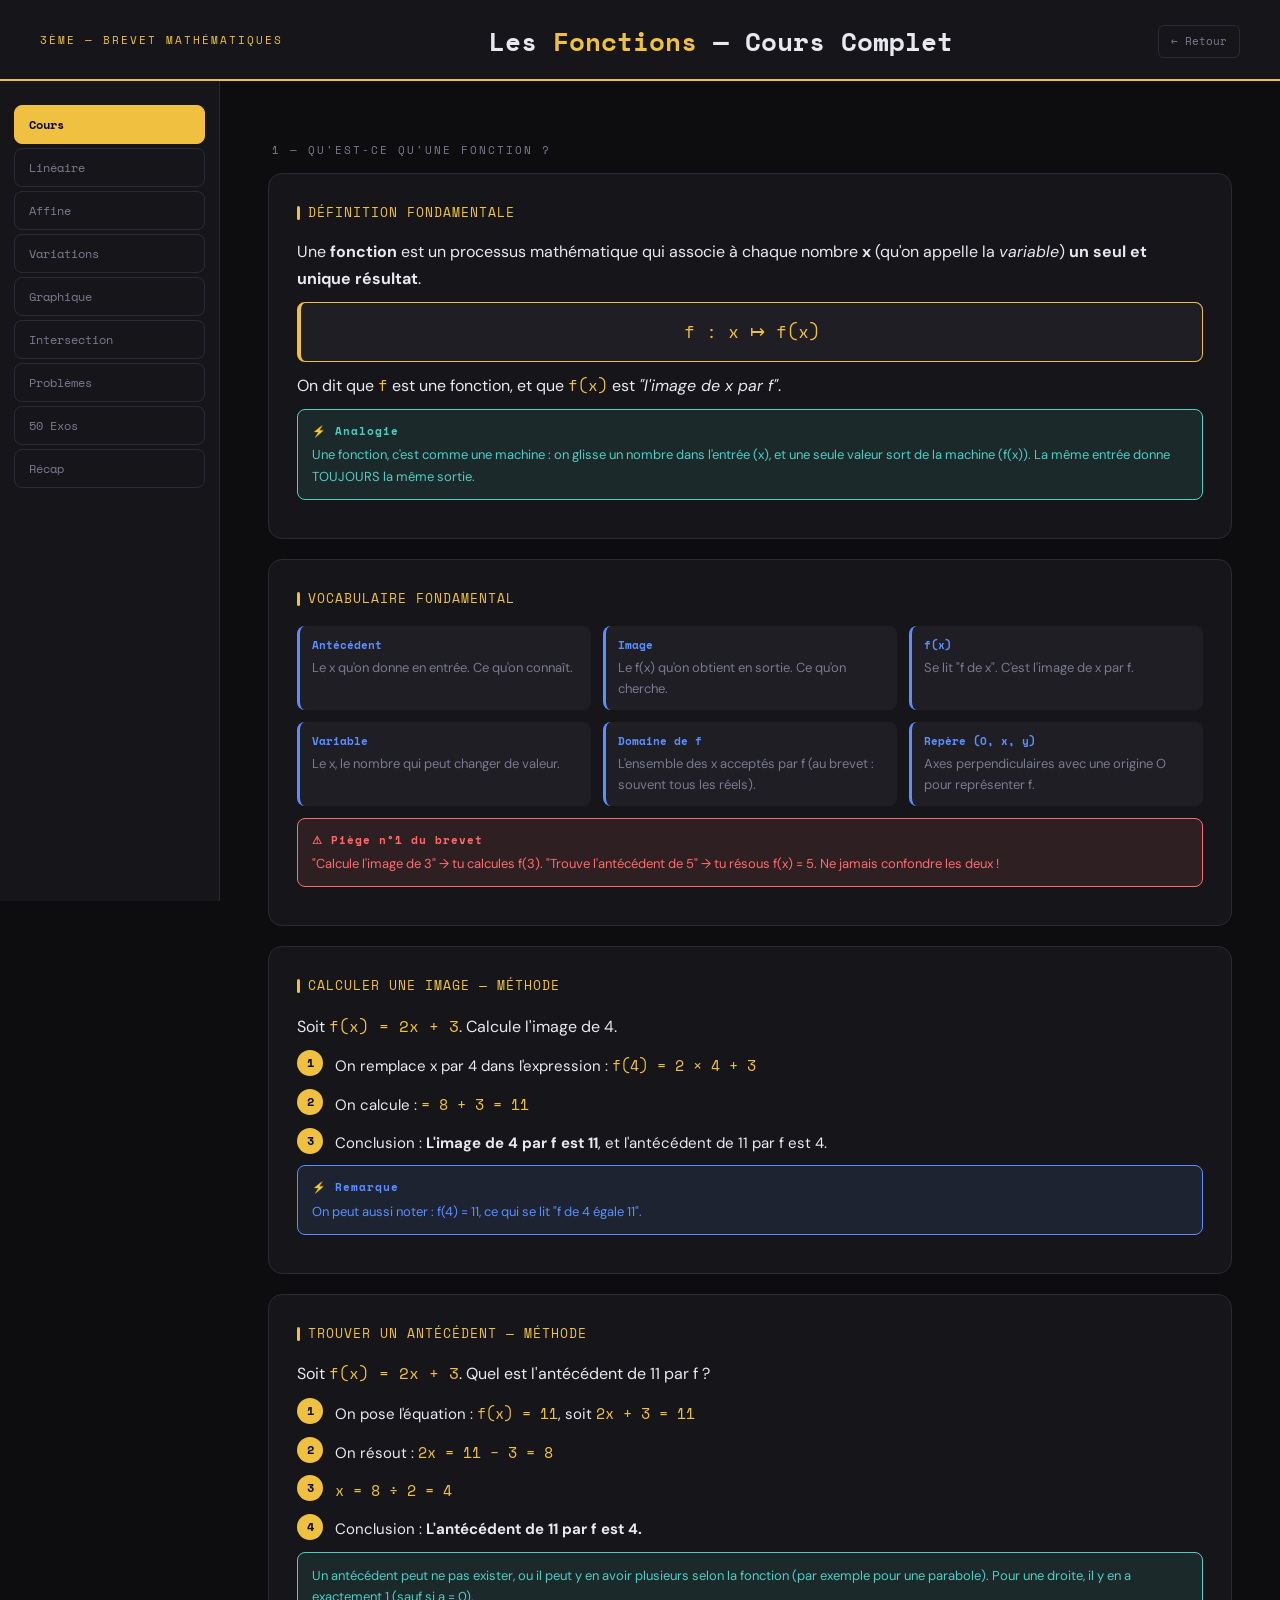
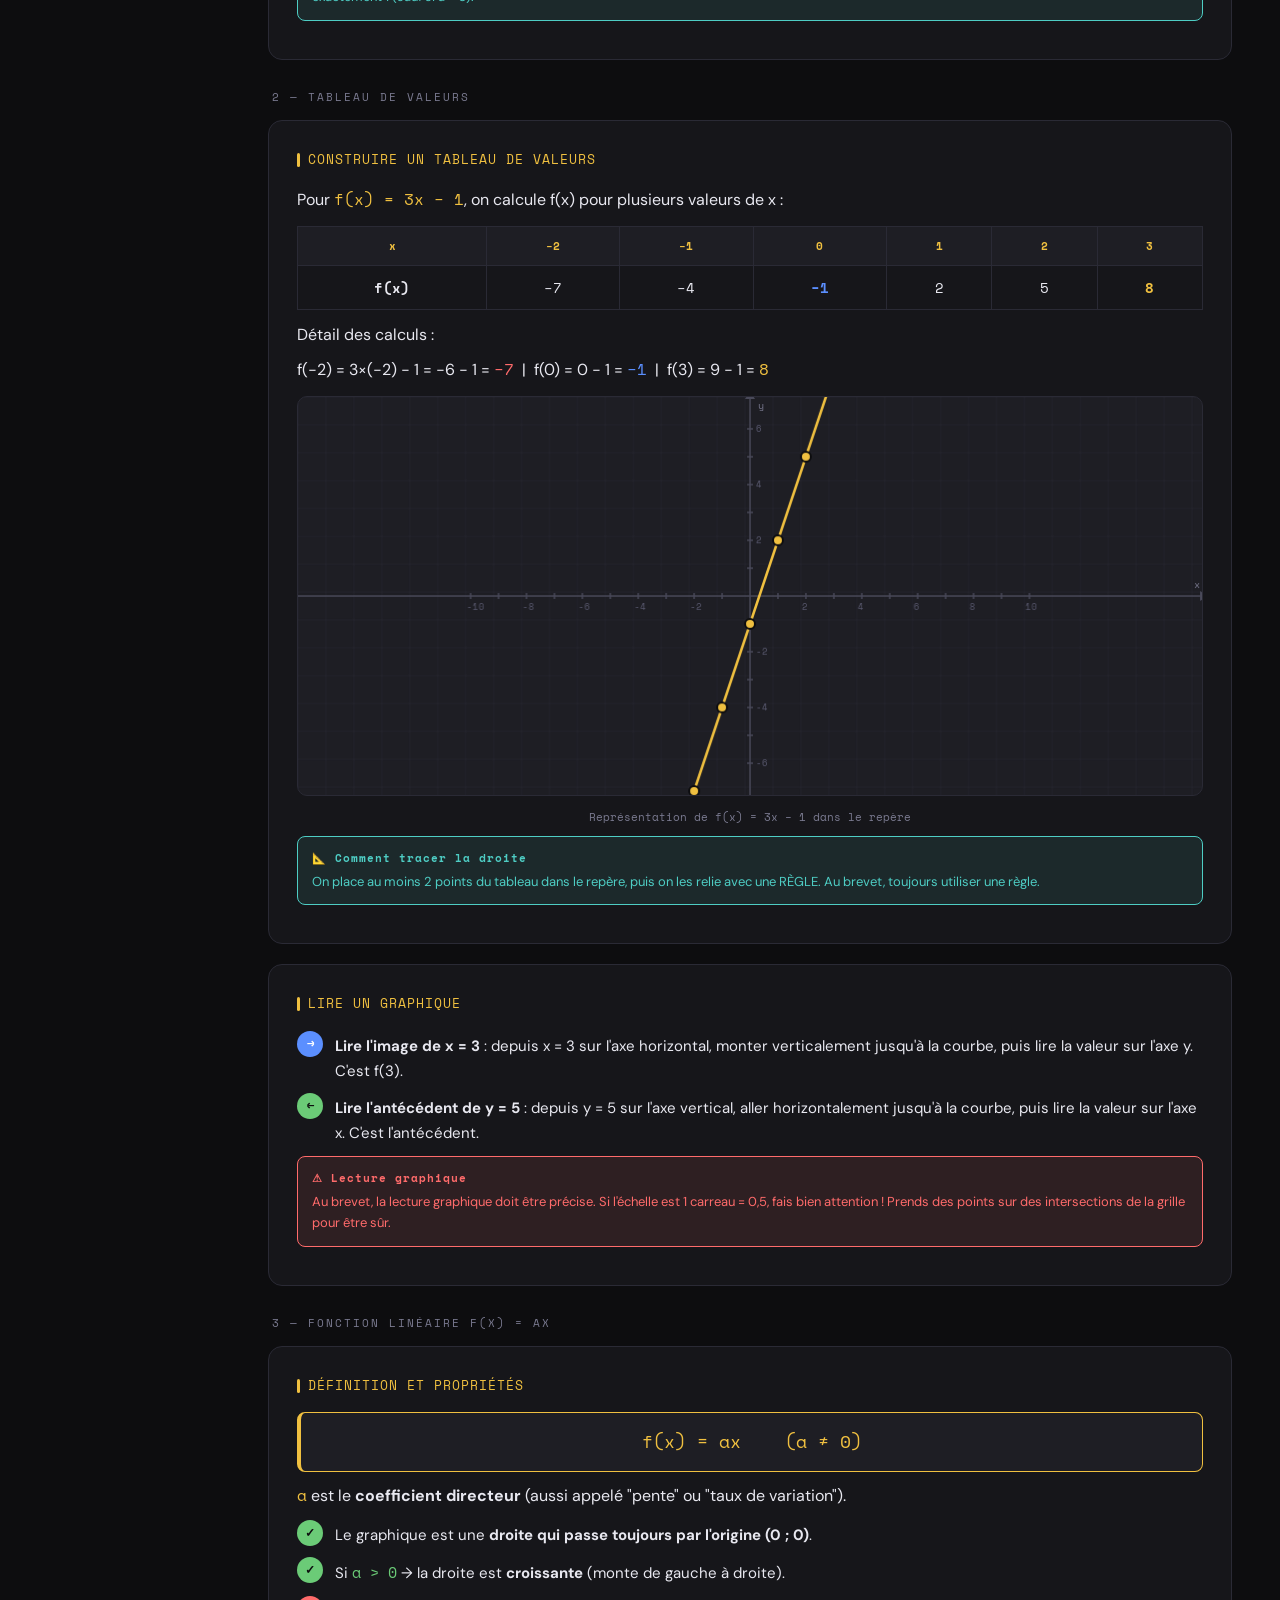
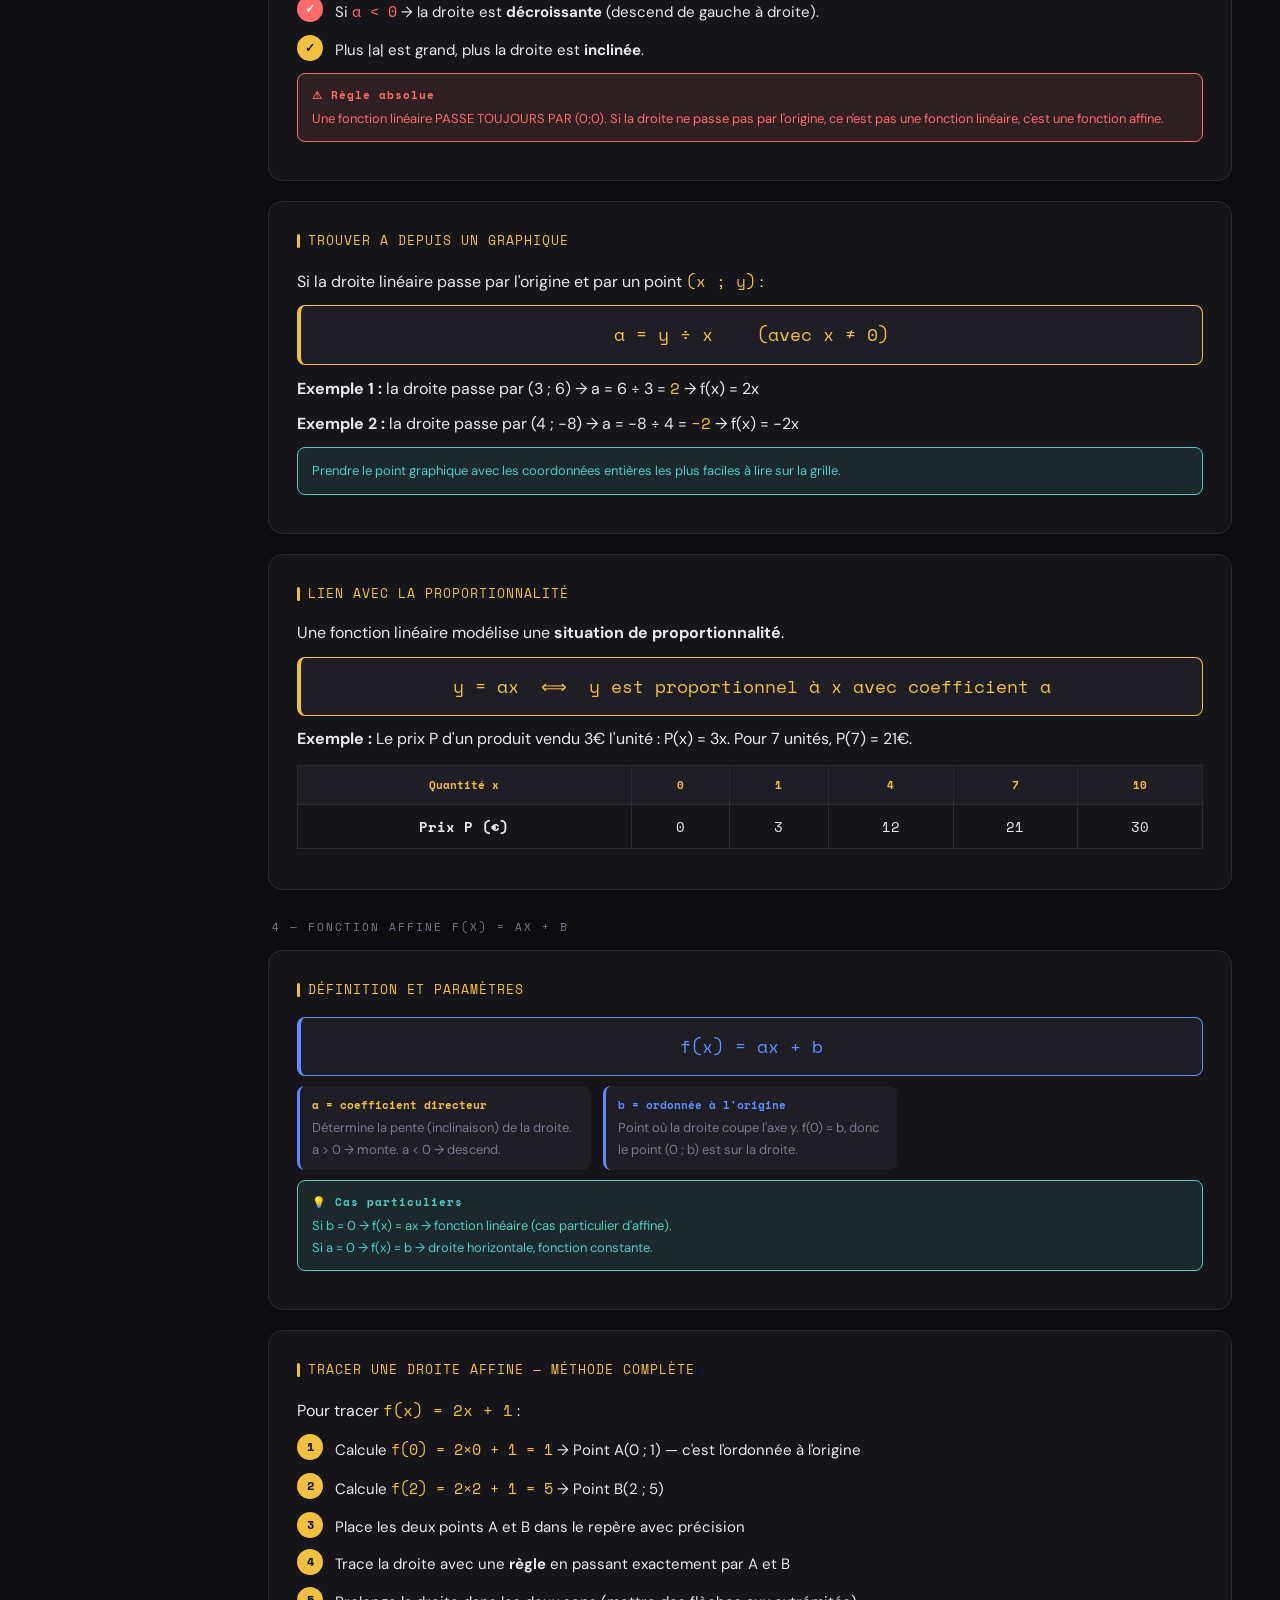
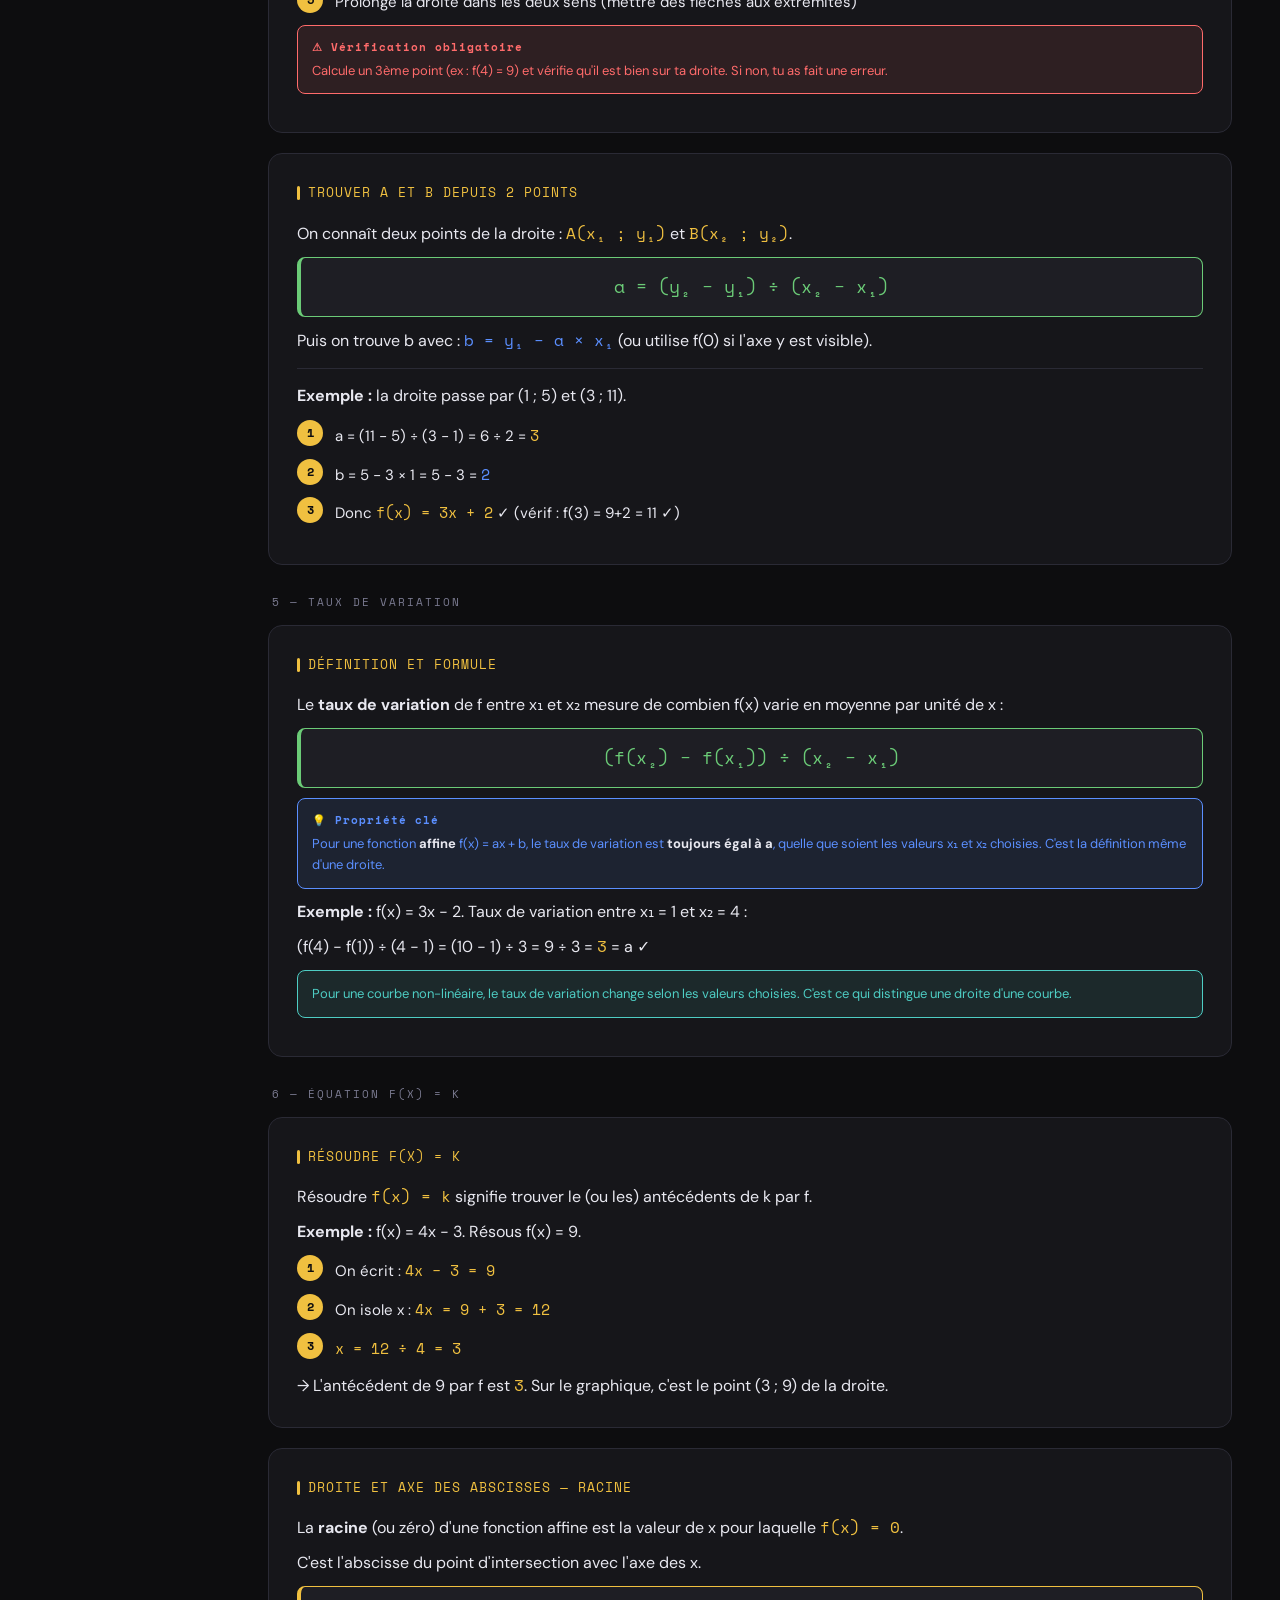
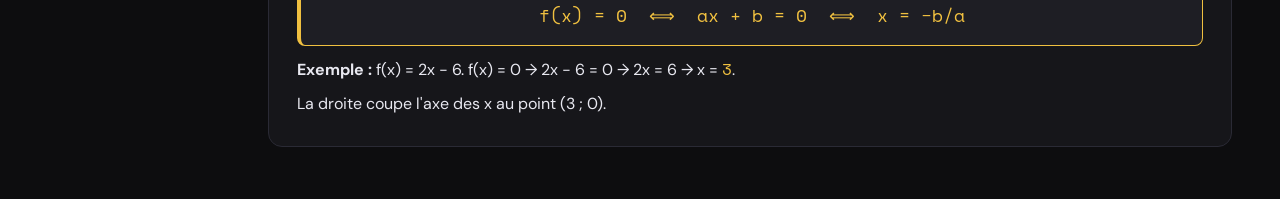
==== commit 585a92d5: "Add du cours calcul algébrique" ====
--- a/cours/fonctions-brevet.html
+++ b/cours/fonctions-brevet.html
@@ -43,6 +43,8 @@
   .header h1 { font-family: 'Space Mono', monospace; font-size: 19px; font-weight: 700; }
   .header h1 span { color: var(--accent); }
   .header-sub { font-size: 12px; color: var(--text-muted); margin-top: 2px; }
+.header-back { font-family: 'Space Mono', monospace; font-size: 11px; color: var(--text-muted); text-decoration: none; padding: 6px 12px; border: 1px solid var(--border); border-radius: 6px; transition: all 0.2s; white-space: nowrap; }
+.header-back:hover { color: var(--accent2); border-color: var(--accent2); }
 
   .nav-scroll { display: flex; gap: 5px; padding: 10px 16px; overflow-x: auto; scrollbar-width: none; background: var(--surface); border-bottom: 1px solid var(--border); }
   .nav-scroll::-webkit-scrollbar { display: none; }
@@ -346,7 +348,7 @@
 <div class="header">
   <div class="header-tag">3ème — Brevet Mathématiques</div>
   <h1>Les <span>Fonctions</span> — Cours Complet</h1>
-  <div class="header-sub">Cours · Exercices · L'intégrale pour le brevet by Maty !</div>
+  <a href="../index.html" class="header-back">← Retour</a>
 </div>
 
 <div class="page-wrapper">
